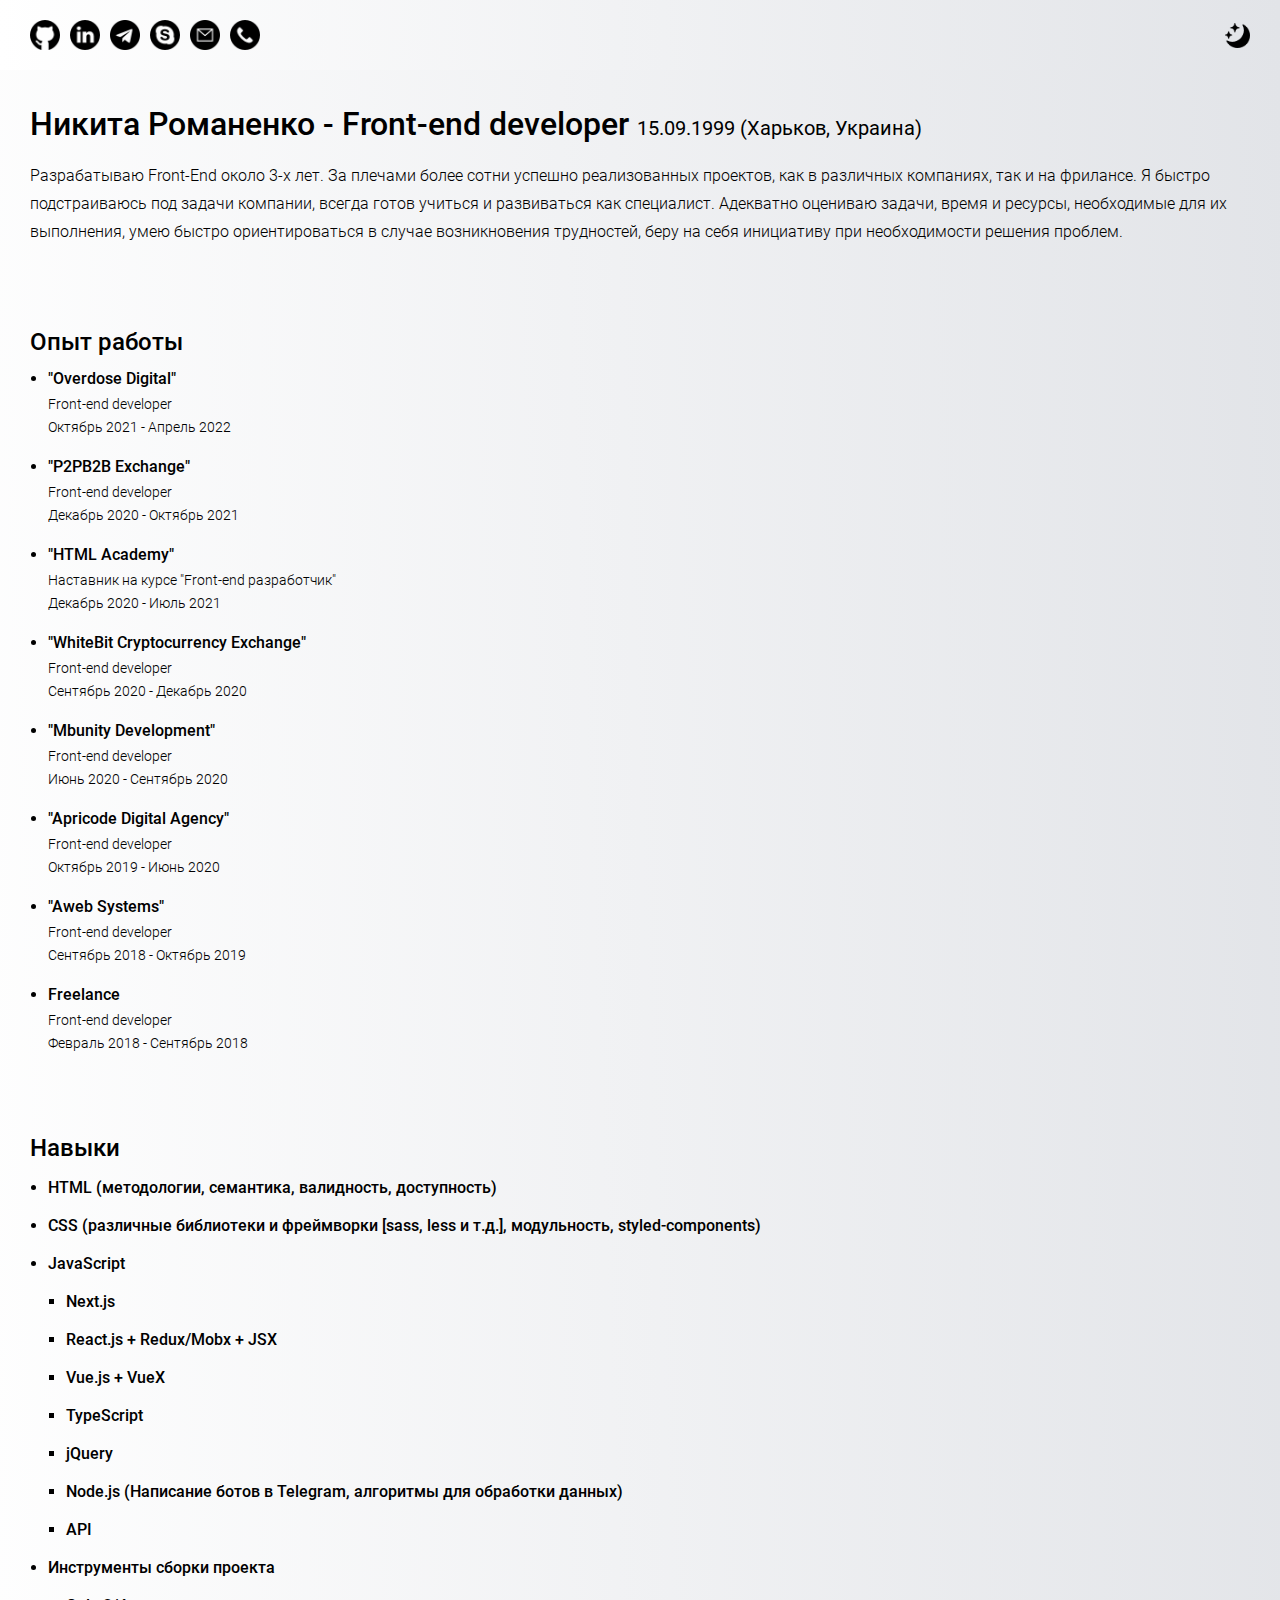
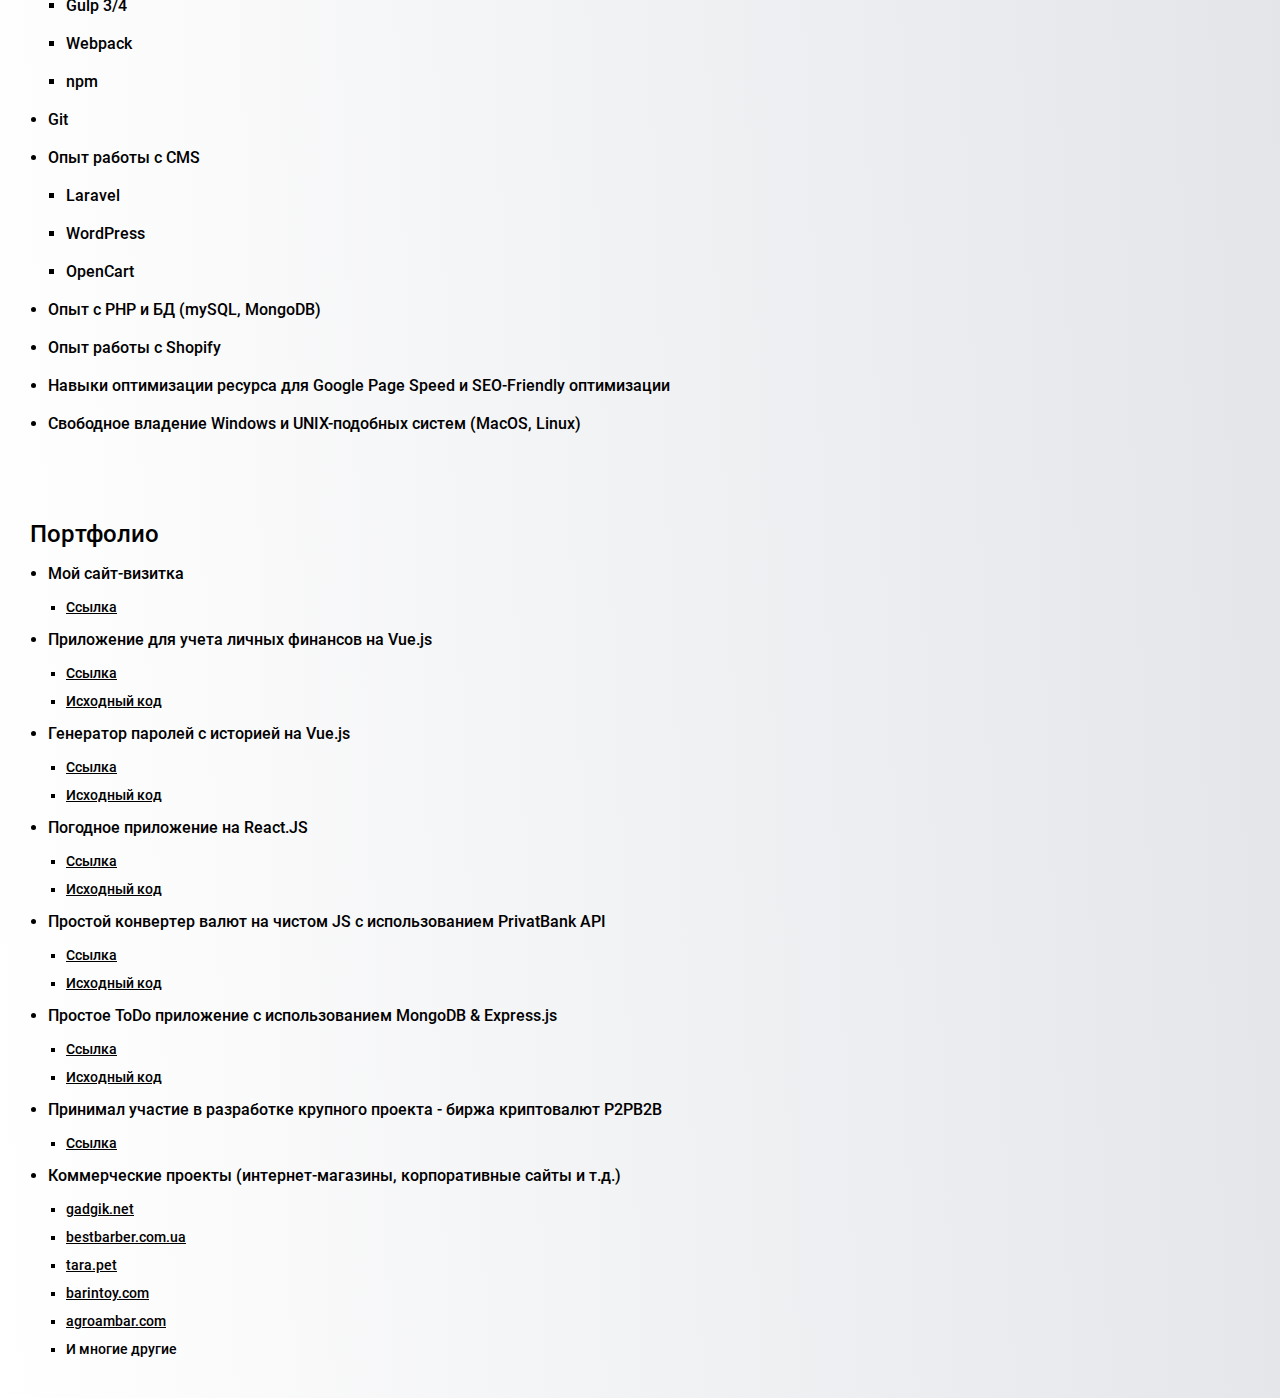
==== index.html @ 0bbae036 "Update CV" ====
<!doctype html>
<html lang="ru">
<head>
    <meta charset="UTF-8">
    <meta name="viewport"
          content="width=device-width, user-scalable=no, initial-scale=1.0, maximum-scale=1.0, minimum-scale=1.0">
    <meta http-equiv="X-UA-Compatible" content="ie=edge">
    <title>Portfolio</title>
    <link rel="stylesheet" href="style.css">
</head>
<body>
    <div id="root" :class="{dark: darkTheme, white: !darkTheme}">
        <header class="header">
            <div class="socials">
                <a href="https://github.com/romanenko1509">
                    <img src="img/github_l.png" alt="" v-if="darkTheme">
                    <img src="img/github.png" alt="" v-else>
                </a>
                <a href="https://www.linkedin.com/in/romanenko1509/">
                    <img src="img/linkedin_l.png" alt="" v-if="darkTheme">
                    <img src="img/linkedin.png" alt="" v-else>
                </a>
                <a href="https://t.me/romanenko1509">
                    <img src="img/telegram_l.png" alt="" v-if="darkTheme">
                    <img src="img/telegram.png" alt="" v-else>
                </a>
                <a href="https://join.skype.com/invite/fAhLX2Kuntxu">
                    <img src="img/skype_l.png" alt="" v-if="darkTheme">
                    <img src="img/skype.png" alt="" v-else>
                </a>
                <a href="mailto:romanenko15091999@icloud.com">
                    <img src="img/mail_l.png" alt="" v-if="darkTheme">
                    <img src="img/mail.png" alt="" v-else>
                </a>
                <a href="tel:+380500850161">
                    <img src="img/phone_l.png" alt="" v-if="darkTheme">
                    <img src="img/phone.png" alt="" v-else>
                </a>
            </div>
            <div class="toggleTheme" @click="toggleTheme">
                <img src="img/light.png" alt="" v-if="darkTheme">
                <img src="img/dark.png" alt="" v-else>
            </div>
        </header>
        <h1>Никита Романенко - Front-end developer <span>15.09.1999 (Харьков, Украина)</span></h1>
        <p>Разрабатываю Front-End около 3-х лет. За плечами более сотни успешно реализованных проектов, как в различных компаниях, так и на фрилансе. Я быстро подстраиваюсь под задачи компании, всегда готов учиться и развиваться как специалист. Адекватно оцениваю задачи, время и ресурсы, необходимые для их выполнения, умею быстро ориентироваться в случае возникновения трудностей, беру на себя инициативу при необходимости решения проблем.</p>
        <h2>Опыт работы</h2>
        <ul>
            <li>
                <div class="cmpny_name">"Overdose Digital"</div>
                <div class="cmpny_pos">Front-end developer</div>
                <div class="cmpny_time">Октябрь 2021 - Апрель 2022</div>
            </li>
            <li>
                <div class="cmpny_name">"P2PB2B Exchange"</div>
                <div class="cmpny_pos">Front-end developer</div>
                <div class="cmpny_time">Декабрь 2020 - Октябрь 2021</div>
            </li>
            <li>
                <div class="cmpny_name">"HTML Academy"</div>
                <div class="cmpny_pos">Наставник на курсе "Front-end разработчик"</div>
                <div class="cmpny_time">Декабрь 2020 - Июль 2021</div>
            </li>
            <li>
                <div class="cmpny_name">"WhiteBit Cryptocurrency Exchange"</div>
                <div class="cmpny_pos">Front-end developer</div>
                <div class="cmpny_time">Сентябрь 2020 - Декабрь 2020</div>
            </li>
            <li>
                <div class="cmpny_name">"Mbunity Development"</div>
                <div class="cmpny_pos">Front-end developer</div>
                <div class="cmpny_time">Июнь 2020 - Сентябрь 2020</div>
            </li>
            <li>
                <div class="cmpny_name">"Apricode Digital Agency"</div>
                <div class="cmpny_pos">Front-end developer</div>
                <div class="cmpny_time">Октябрь 2019 - Июнь 2020</div>
            </li>
            <li>
                <div class="cmpny_name">"Aweb Systems"</div>
                <div class="cmpny_pos">Front-end developer</div>
                <div class="cmpny_time">Сентябрь 2018 - Октябрь 2019</div>
            </li>
            <li>
                <div class="cmpny_name">Freelance</div>
                <div class="cmpny_pos">Front-end developer</div>
                <div class="cmpny_time">Февраль 2018 - Сентябрь 2018</div>
            </li>
        </ul>
        <h2>Навыки</h2>
        <ul class="skills">
            <li>
                HTML (методологии, семантика, валидность, доступность)
            </li>
            <li>
                CSS (различные библиотеки и фреймворки [sass, less и т.д.], модульность, styled-components)
            </li>
            <li>
                JavaScript
                <ul>
                    <li>Next.js</li>
                    <li>React.js + Redux/Mobx + JSX</li>
                    <li>Vue.js + VueX</li>
                    <li>TypeScript</li>
                    <li>jQuery</li>
                    <li>Node.js (Написание ботов в Telegram, алгоритмы для обработки данных)</li>
                    <li>API</li>
                </ul>
            </li>
            <li>
                Инструменты сборки проекта
                <ul>
                    <li>Gulp 3/4</li>
                    <li>Webpack</li>
                    <li>npm</li>
                </ul>
            </li>
            <li>Git</li>
            <li>
                Опыт работы с CMS
                <ul>
                    <li>Laravel</li>
                    <li>WordPress</li>
                    <li>OpenCart</li>
                </ul>
            </li>
            <li>Опыт с PHP и БД (mySQL, MongoDB)</li>
            <li>Опыт работы с Shopify</li>
            <li>Навыки оптимизации ресурса для Google Page Speed и SEO-Friendly оптимизации</li>
            <li>Свободное владение Windows и UNIX-подобных систем (MacOS, Linux)</li>
        </ul>
        <h2>Портфолио</h2>
        <ul class="projects">
            <li>
                Мой сайт-визитка
                <ul>
                    <li><a target="_blank" href="https://romanenko1509.github.io/contact-me/">Ссылка</a></li>
                </ul>
            </li>
            <li>
                Приложение для учета личных финансов на Vue.js
                <ul>
                    <li><a target="_blank" href="https://vuefinancecrm.web.app/login?message=login">Ссылка</a></li>
                    <li><a target="_blank" href="https://github.com/romanenko1509/VueFinanceManagementApplication">Исходный код</a></li>
                </ul>
            </li>
            <li>
                Генератор паролей с историей на Vue.js
                <ul>
                    <li><a target="_blank" href="https://romanenko1509.github.io/Vue_Password_Generator/">Ссылка</a></li>
                    <li><a target="_blank" href="https://github.com/romanenko1509/Vue_Password_Generator">Исходный код</a></li>
                </ul>
            </li>
            <li>
                Погодное приложение на React.JS
                <ul>
                    <li><a target="_blank" href="https://romanenko1509.github.io/reactWeatherApp/">Ссылка</a></li>
                    <li><a target="_blank" href="https://github.com/romanenko1509/reactWeatherApp">Исходный код</a></li>
                </ul>
            </li>
            <li>
                Простой конвертер валют на чистом JS с использованием PrivatBank API
                <ul>
                    <li><a target="_blank" href="https://romanenko1509.github.io/ExchangeRates/">Ссылка</a></li>
                    <li><a target="_blank" href="https://github.com/romanenko1509/ExchangeRates">Исходный код</a></li>
                </ul>
            </li>
            <li>
                Простое ToDo приложение с использованием MongoDB & Express.js
                <ul>
                    <li><a target="_blank" href="https://mongo-express-todo-app.herokuapp.com/">Ссылка</a></li>
                    <li><a target="_blank" href="https://github.com/romanenko1509/mongo-express-todo-app">Исходный код</a></li>
                </ul>
            </li>
            <li>
                Принимал участие в разработке крупного проекта - биржа криптовалют P2PB2B
                <ul>
                    <li><a target="_blank" href="https://p2pb2b.io/">Ссылка</a></li>
                </ul>
            </li>
            <li>
                Коммерческие проекты (интернет-магазины, корпоративные сайты и т.д.)
                <ul>
                    <li><a target="_blank" href="https://gadgik.net/">gadgik.net</a></li>
                    <li><a target="_blank" href="https://bestbarber.com.ua/">bestbarber.com.ua</a></li>
                    <li><a target="_blank" href="https://tara.pet/">tara.pet</a></li>
                    <li><a target="_blank" href="https://barintoy.com/">barintoy.com</a></li>
                    <li><a target="_blank" href="https://agroambar.com/">agroambar.com</a></li>
                    <li>И многие другие</li>
                </ul>
            </li>
        </ul>
    </div>
<script src="vue.js"></script>
<script>
    new Vue({
        el: "#root",
        data: {
            darkTheme: false,
        },
        methods: {
            toggleTheme() {
                this.darkTheme = !this.darkTheme;
            }
        }
    })
</script>
</body>
</html>
---- style.css ----
@font-face {
    font-family: 'Roboto';
    src: url('fonts/Roboto-Regular.ttf') format('truetype');
    font-weight: 400;
    font-style: normal;
}

@font-face {
    font-family: 'Roboto';
    src: url('fonts/Roboto-Medium.ttf') format('truetype');
    font-weight: 500;
    font-style: normal;
}

@font-face {
    font-family: 'Roboto';
    src: url('fonts/Roboto-Light.ttf') format('truetype');
    font-weight: 300;
    font-style: normal;
}

* {
    font-family: 'Roboto', sans-serif;
    padding: 0;
    margin: 0;
    box-sizing: border-box;
}

a {
    color: inherit;
    text-decoration: none;
}

html {
    scroll-behavior: smooth;
}

#root {
    width: 100%;
    height: 100%;
    min-height: 100vh;
    padding: 100px 30px 30px 30px;
    transition: background-color 0.5s ease-in-out, color 0.5s ease-in-out;
}

.header {
    background: inherit;
    position: fixed;
    left: 0;
    top: 0;
    height: 70px;
    width: 100%;
    padding: 5px 30px;
    display: flex;
    align-items: center;
    justify-content: space-between;
    z-index: 1;
}

.toggleTheme {
    width: 25px;
    height: 25px;
    cursor: pointer;
}

.toggleTheme img {
    width: 25px;
    height: 25px;
    object-fit: contain;
}

.socials {
    display: flex;
    align-items: center;
}

.socials a {
    margin-right: 10px;
    width: 30px;
    height: 30px;
}

.socials a img {
    width: 100%;
    height: 100%;
    object-fit: contain;
}

h1,h2,h3,h4,h5,h6 {
    font-weight: 500;
    margin-bottom: 10px;
}

h1 {
    font-size: 32px;
    line-height: 48px;
}

h1 span {
    font-size: 20px;
    font-weight: 400;
}

h2 {
    margin-top: 80px;
    font-size: 24px;
    line-height: 32px;
}

p {
    font-size: 16px;
    font-weight: 300;
    line-height: 28px;
    margin-bottom: 16px;
}

ul {
    padding-left: 18px;
}

.cmpny_name {
    font-size: 16px;
    font-weight: 500;
    line-height: 22px;
    margin-bottom: 5px;
}

.cmpny_pos {
    font-size: 14px;
    font-weight: 300;
    line-height: 18px;
    margin-bottom: 5px;
}

.cmpny_time {
    font-size: 14px;
    font-weight: 300;
    line-height: 18px;
    margin-bottom: 20px;
}

.skills li {
    margin-bottom: 10px;
    font-size: 16px;
    font-weight: 500;
    line-height: 28px;
}

.skills li ul {
    margin-top: 10px;
    margin-bottom: 10px;
    list-style: square;
}

.projects li {
    margin-bottom: 10px;
    font-size: 16px;
    font-weight: 500;
    line-height: 28px;
}

.projects li ul {
    margin-top: 10px;
    margin-bottom: 10px;
    list-style: square;
}

.projects li ul li {
    font-size: 14px;
    line-height: 18px;
}

.projects a {
    font-weight: 500;
    text-decoration: underline;
}

.dark {
    background: linear-gradient(267.71deg, #2d3242 0%, #131925 100%);
    color: #FFF;
}

.white {
    background: linear-gradient(267.71deg, #e2e4e8 0%, #ffffff 100%);
    color: #000000;
}
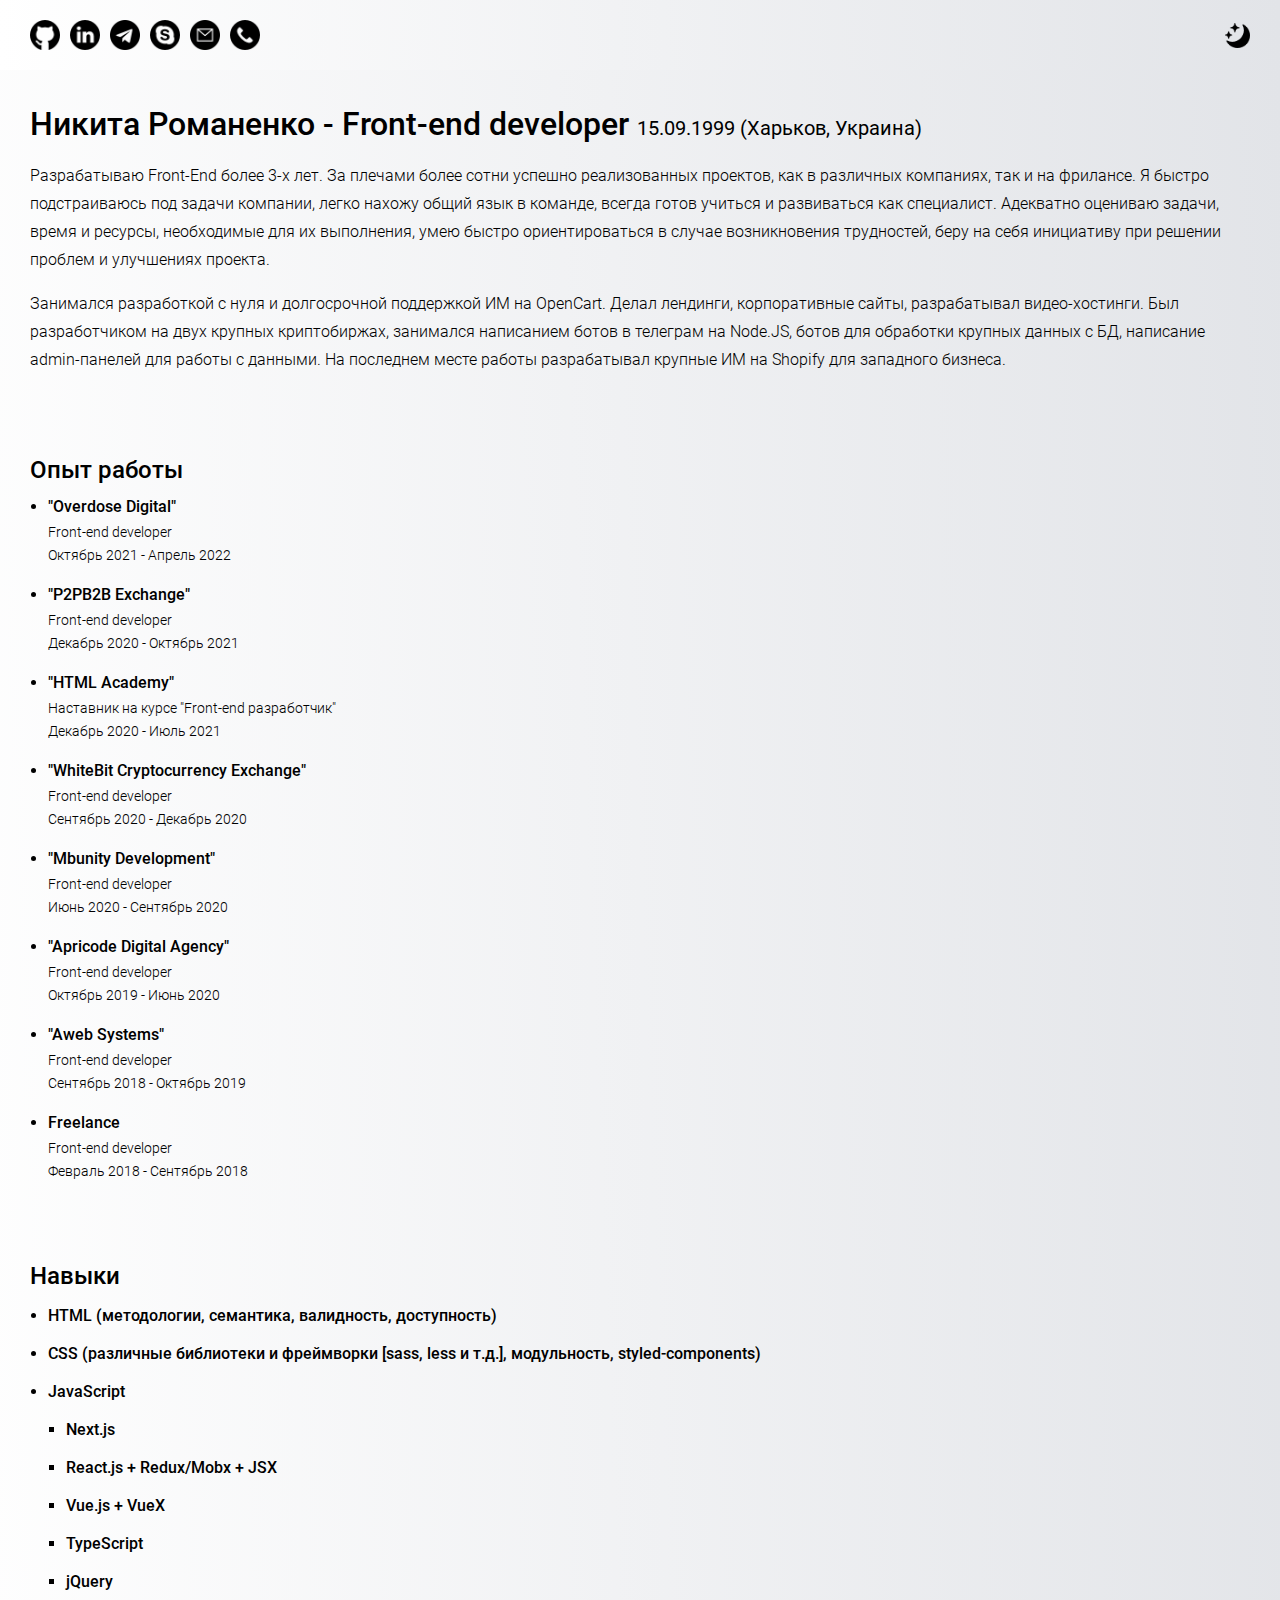
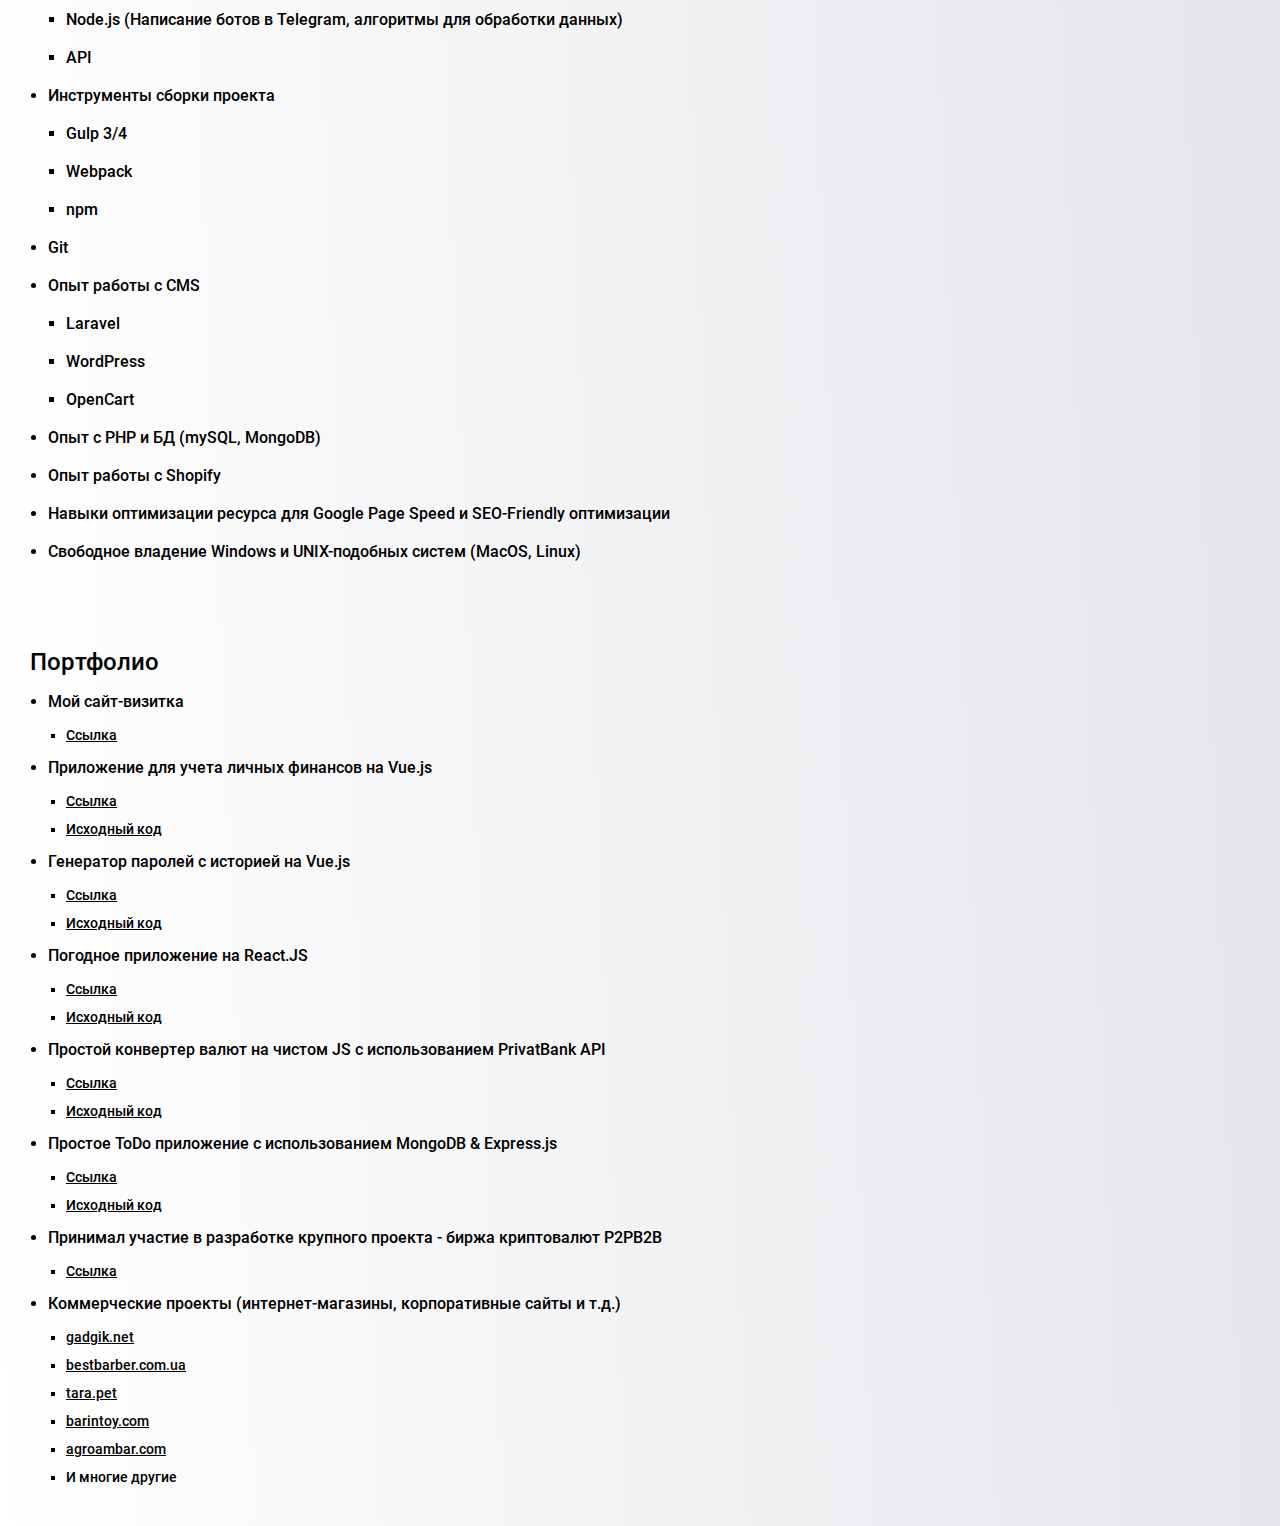
==== commit 440fa21b: "Update CV" ====
--- a/index.html
+++ b/index.html
@@ -43,7 +43,11 @@
             </div>
         </header>
         <h1>Никита Романенко - Front-end developer <span>15.09.1999 (Харьков, Украина)</span></h1>
-        <p>Разрабатываю Front-End около 3-х лет. За плечами более сотни успешно реализованных проектов, как в различных компаниях, так и на фрилансе. Я быстро подстраиваюсь под задачи компании, всегда готов учиться и развиваться как специалист. Адекватно оцениваю задачи, время и ресурсы, необходимые для их выполнения, умею быстро ориентироваться в случае возникновения трудностей, беру на себя инициативу при необходимости решения проблем.</p>
+        <p>Разрабатываю Front-End более 3-х лет. За плечами более сотни успешно реализованных проектов, как в различных компаниях, так и на фрилансе. Я быстро подстраиваюсь под задачи компании, легко нахожу общий язык в команде, всегда готов учиться и развиваться как специалист. Адекватно оцениваю задачи, время и ресурсы, необходимые для их выполнения, умею быстро ориентироваться в случае возникновения трудностей, беру на себя инициативу при решении проблем и улучшениях проекта.</p>
+        <p>Занимался разработкой с нуля и долгосрочной поддержкой ИМ на OpenCart. Делал лендинги, корпоративные сайты, разрабатывал видео-хостинги. Был разработчиком на двух крупных криптобиржах, занимался написанием ботов в телеграм на Node.JS, ботов для обработки крупных данных с БД, написание admin-панелей для работы с данными. На последнем месте работы разрабатывал крупные ИМ на Shopify для западного бизнеса.</p>
+        <p>
+
+        </p>
         <h2>Опыт работы</h2>
         <ul>
             <li>
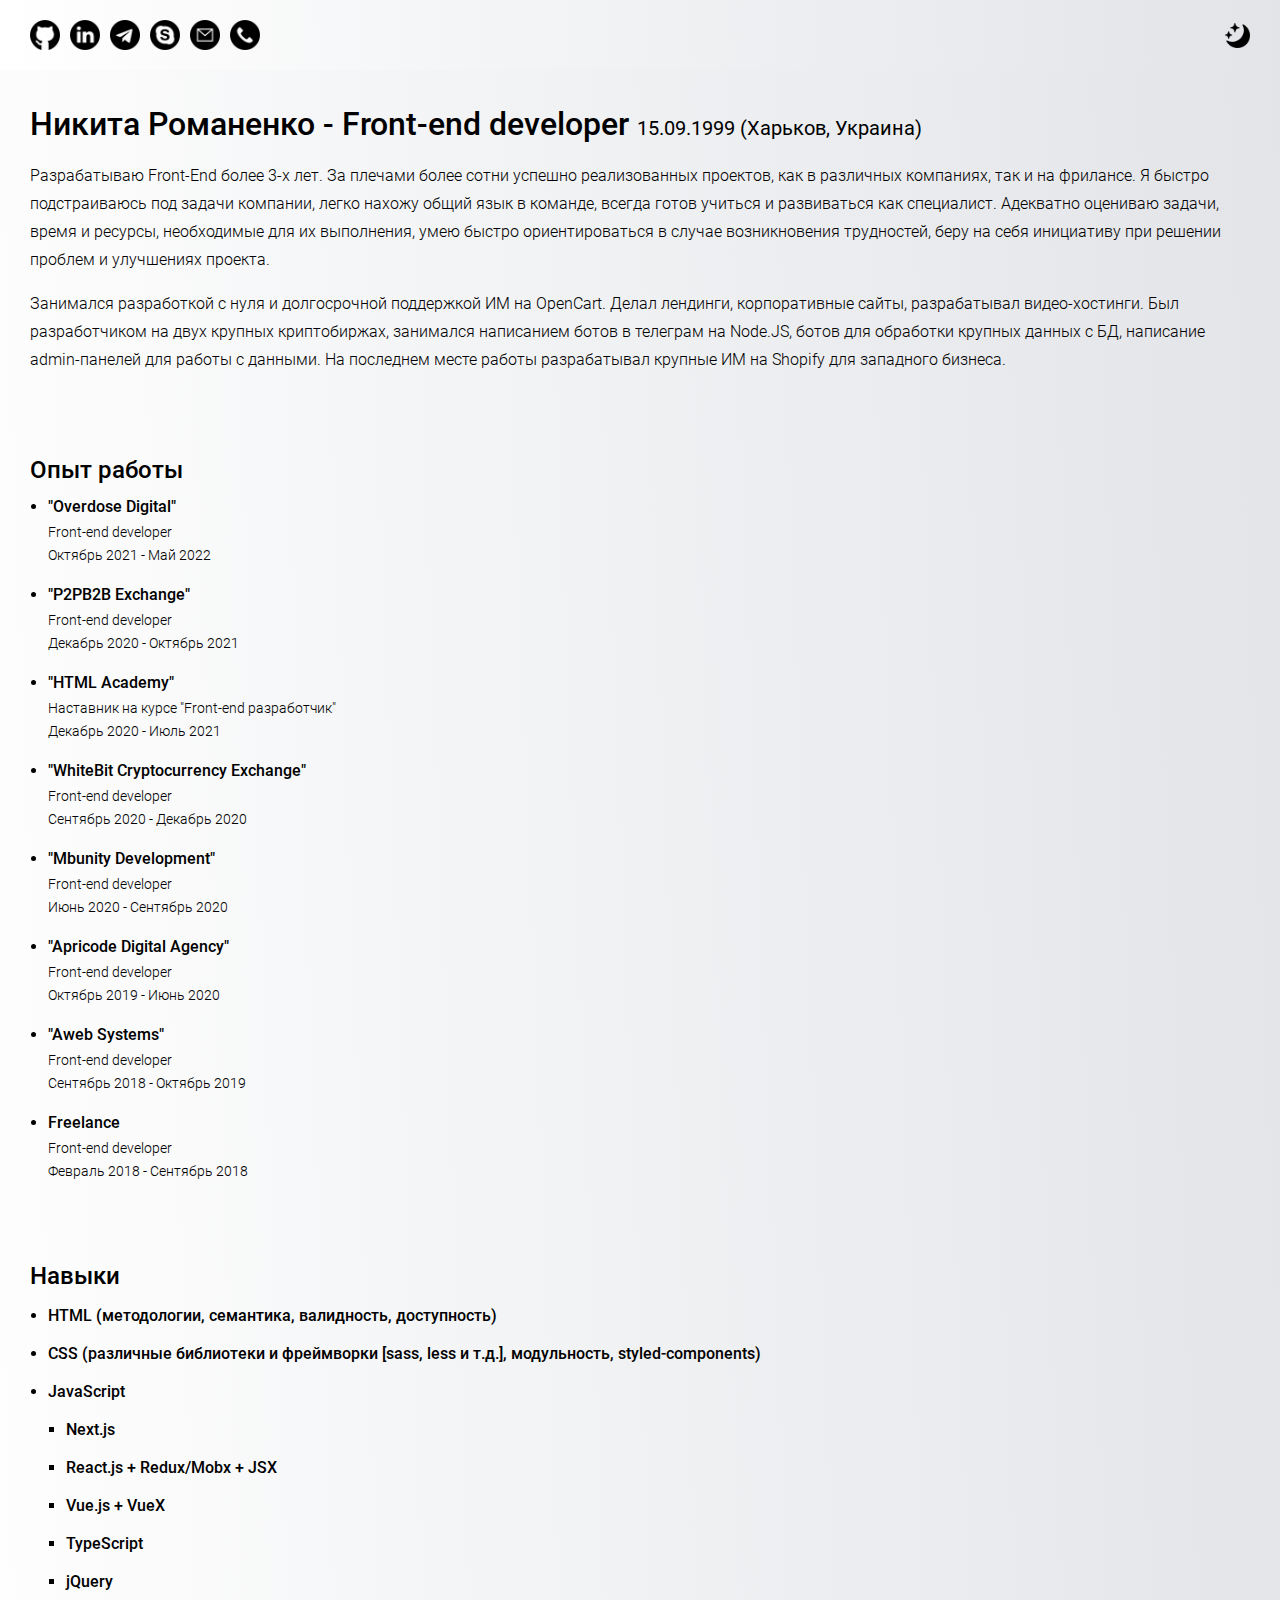
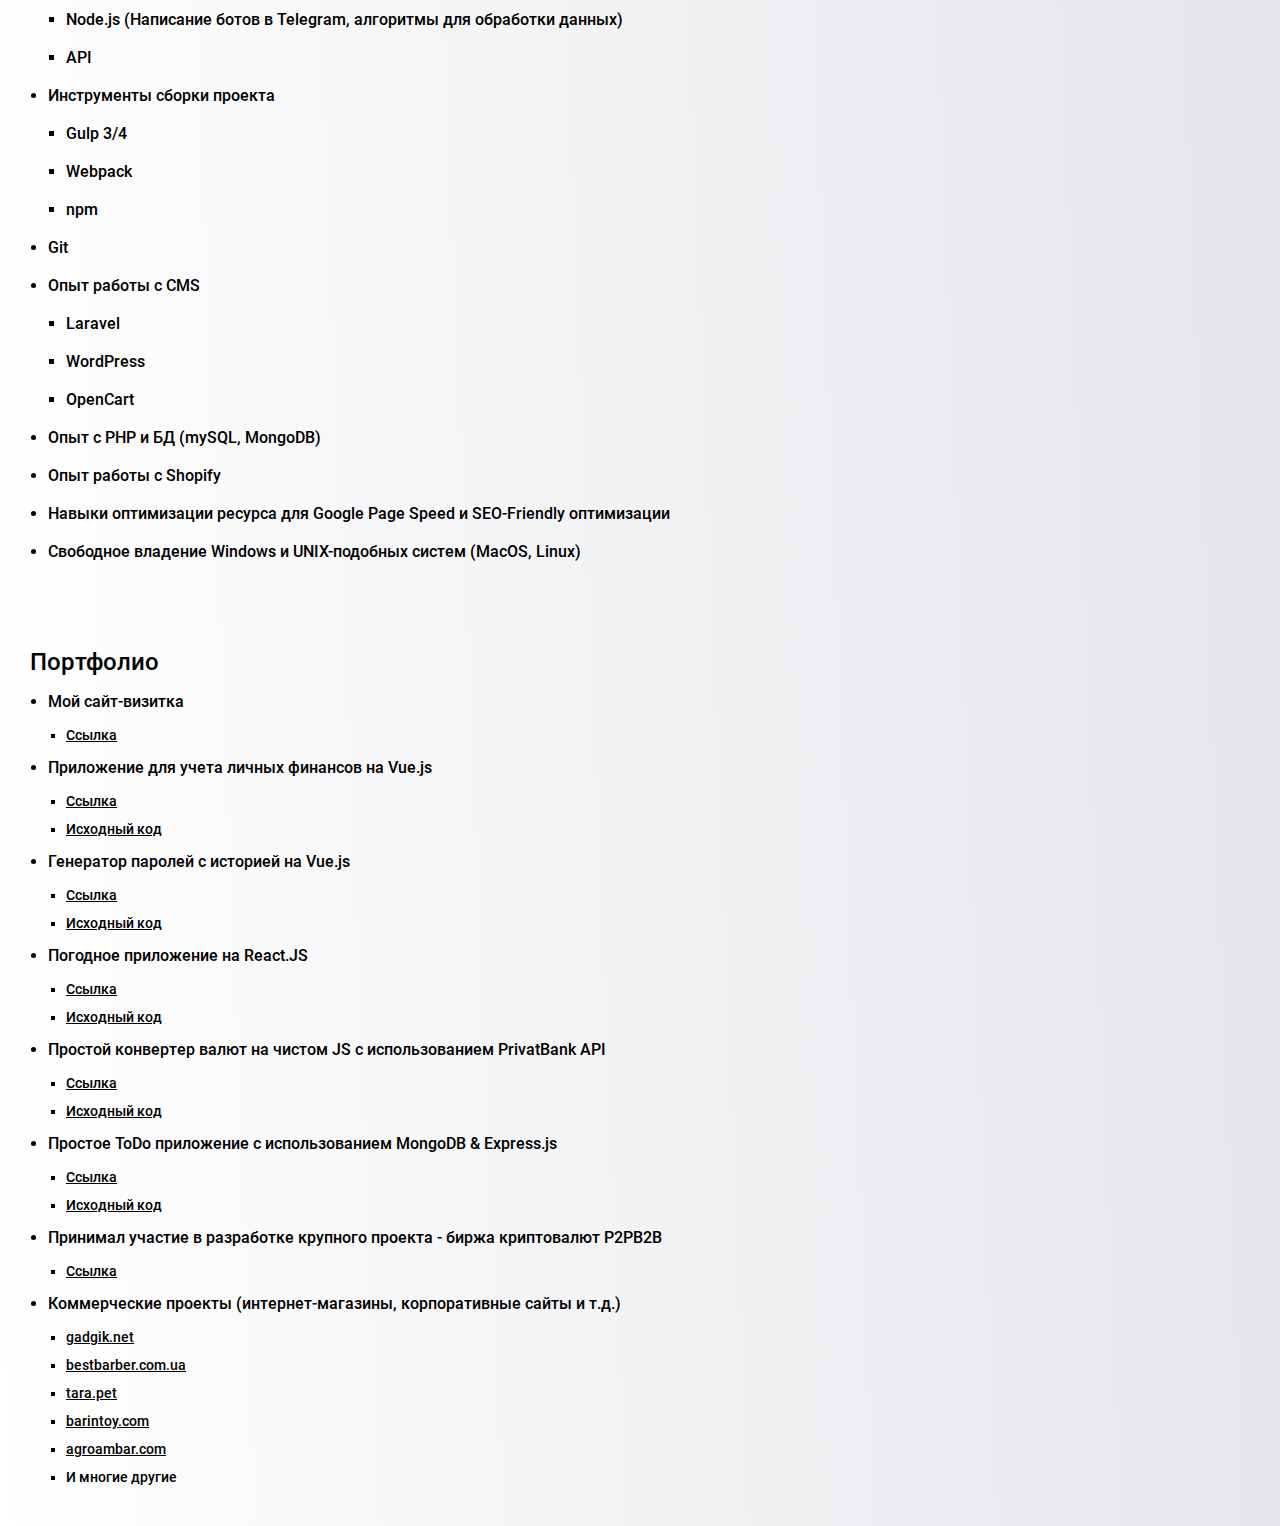
==== commit 378a98dd: "Update CV" ====
--- a/index.html
+++ b/index.html
@@ -53,7 +53,7 @@
             <li>
                 <div class="cmpny_name">"Overdose Digital"</div>
                 <div class="cmpny_pos">Front-end developer</div>
-                <div class="cmpny_time">Октябрь 2021 - Апрель 2022</div>
+                <div class="cmpny_time">Октябрь 2021 - Май 2022</div>
             </li>
             <li>
                 <div class="cmpny_name">"P2PB2B Exchange"</div>
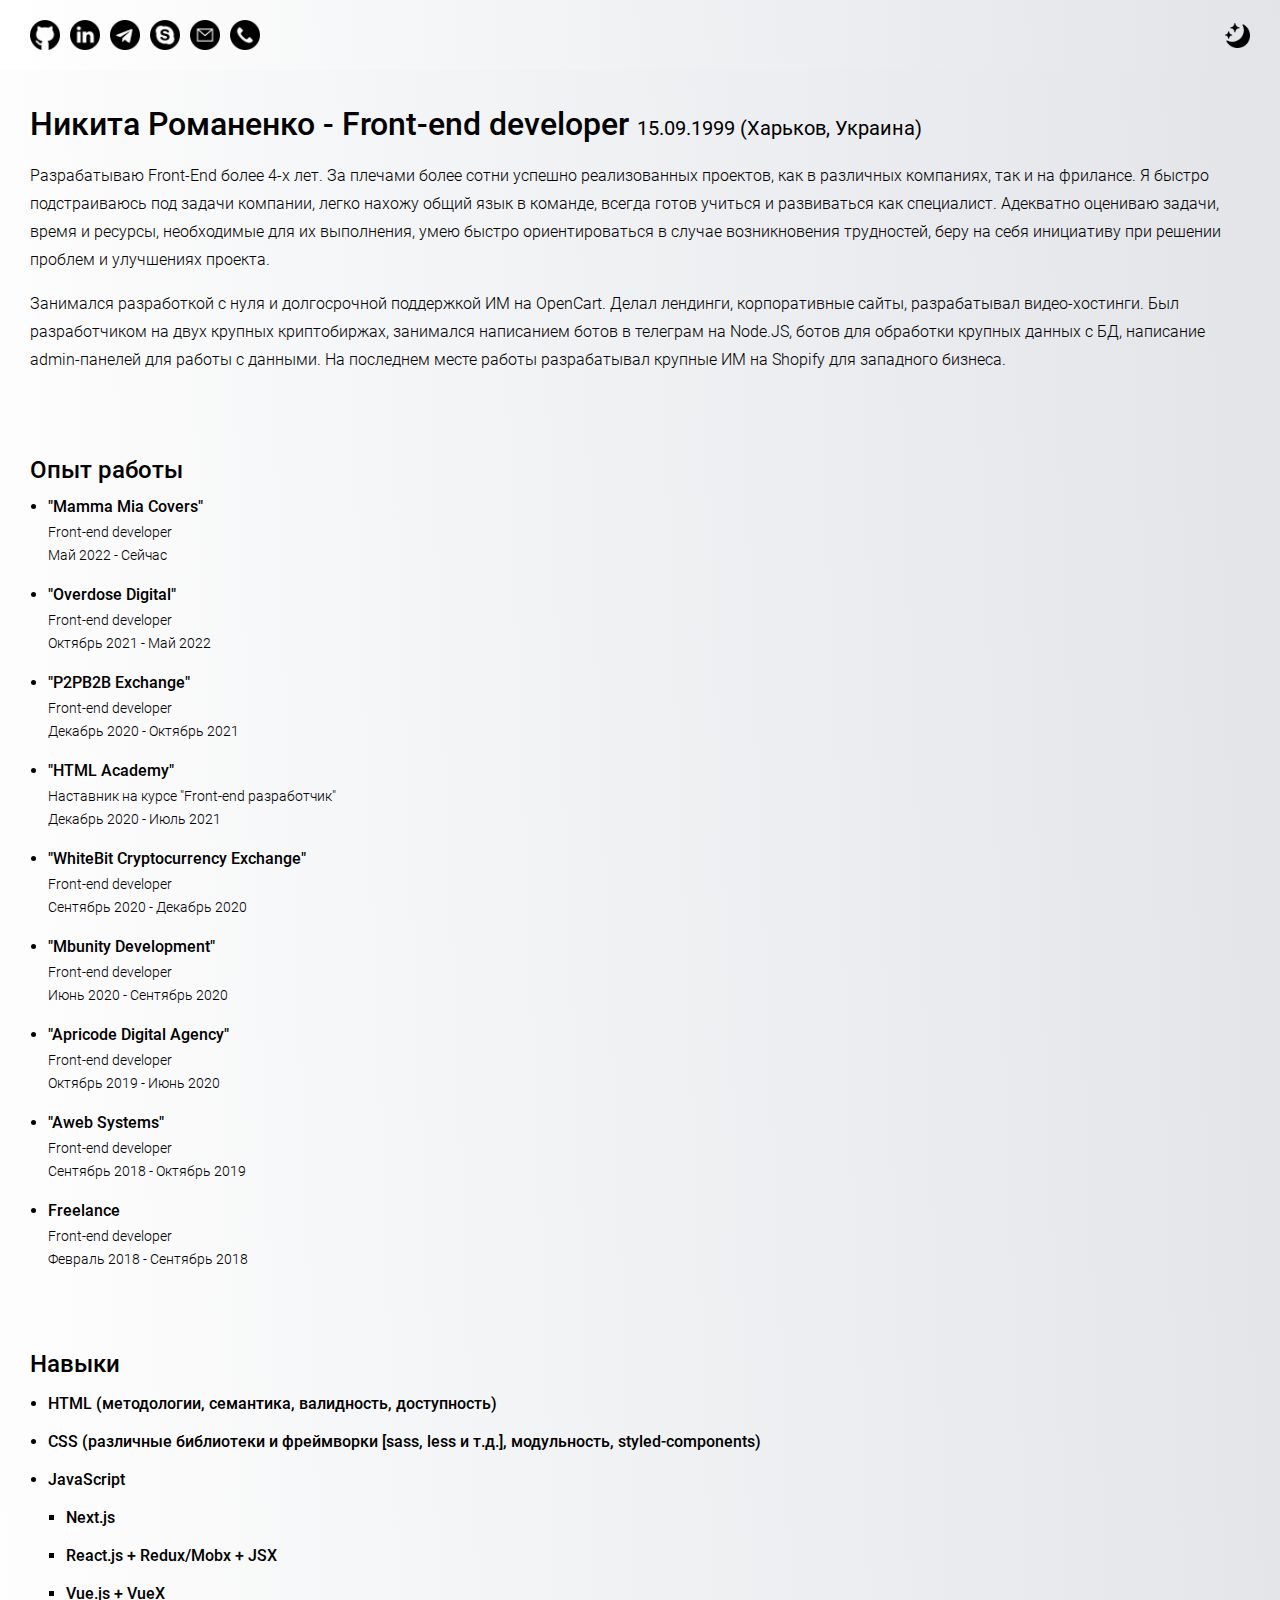
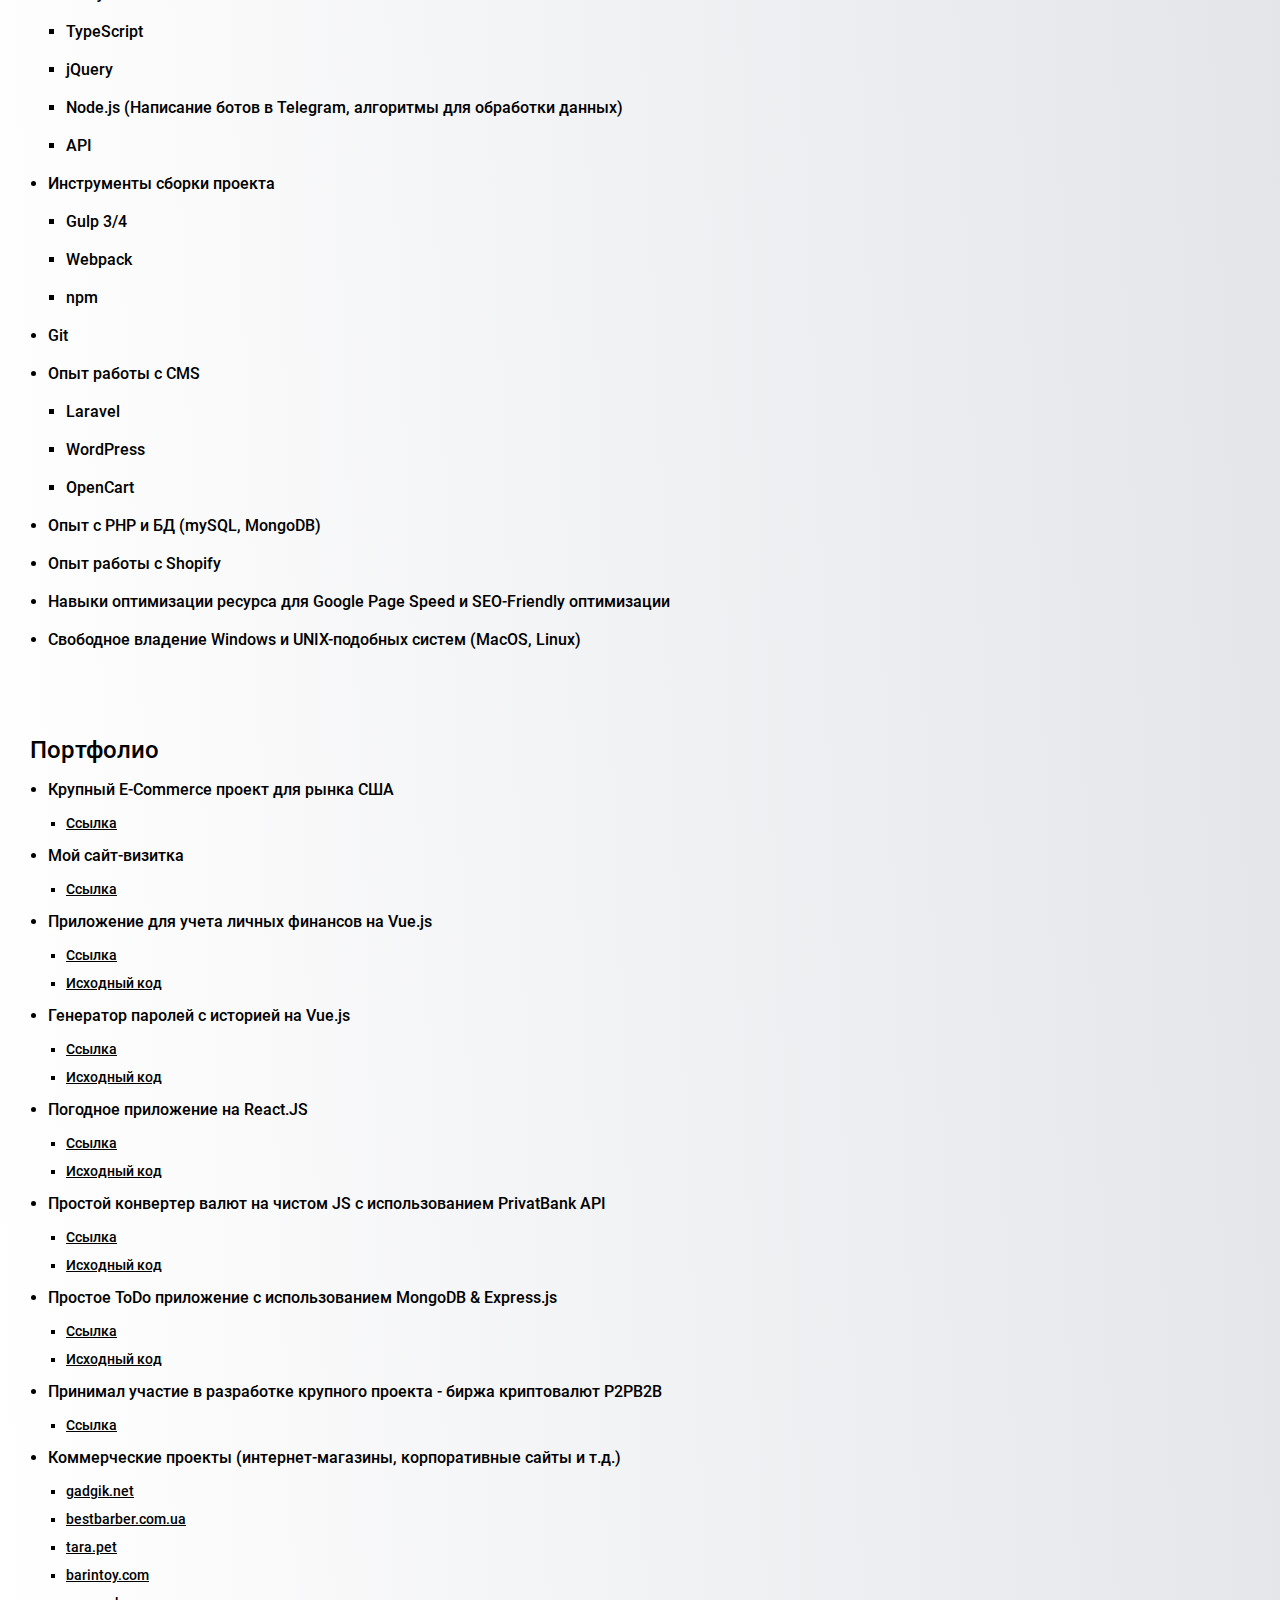
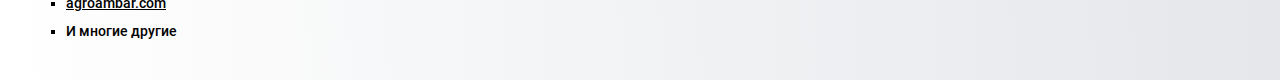
==== commit 62b212ef: "Update CV" ====
--- a/index.html
+++ b/index.html
@@ -43,13 +43,17 @@
             </div>
         </header>
         <h1>Никита Романенко - Front-end developer <span>15.09.1999 (Харьков, Украина)</span></h1>
-        <p>Разрабатываю Front-End более 3-х лет. За плечами более сотни успешно реализованных проектов, как в различных компаниях, так и на фрилансе. Я быстро подстраиваюсь под задачи компании, легко нахожу общий язык в команде, всегда готов учиться и развиваться как специалист. Адекватно оцениваю задачи, время и ресурсы, необходимые для их выполнения, умею быстро ориентироваться в случае возникновения трудностей, беру на себя инициативу при решении проблем и улучшениях проекта.</p>
+        <p>Разрабатываю Front-End более 4-х лет. За плечами более сотни успешно реализованных проектов, как в различных компаниях, так и на фрилансе. Я быстро подстраиваюсь под задачи компании, легко нахожу общий язык в команде, всегда готов учиться и развиваться как специалист. Адекватно оцениваю задачи, время и ресурсы, необходимые для их выполнения, умею быстро ориентироваться в случае возникновения трудностей, беру на себя инициативу при решении проблем и улучшениях проекта.</p>
         <p>Занимался разработкой с нуля и долгосрочной поддержкой ИМ на OpenCart. Делал лендинги, корпоративные сайты, разрабатывал видео-хостинги. Был разработчиком на двух крупных криптобиржах, занимался написанием ботов в телеграм на Node.JS, ботов для обработки крупных данных с БД, написание admin-панелей для работы с данными. На последнем месте работы разрабатывал крупные ИМ на Shopify для западного бизнеса.</p>
         <p>
-
         </p>
         <h2>Опыт работы</h2>
         <ul>
+            <li>
+                <div class="cmpny_name">"Mamma Mia Covers"</div>
+                <div class="cmpny_pos">Front-end developer</div>
+                <div class="cmpny_time">Май 2022 - Сейчас</div>
+            </li>
             <li>
                 <div class="cmpny_name">"Overdose Digital"</div>
                 <div class="cmpny_pos">Front-end developer</div>
@@ -135,6 +139,12 @@
         </ul>
         <h2>Портфолио</h2>
         <ul class="projects">
+            <li>
+                Крупный E-Commerce проект для рынка США
+                <ul>
+                    <li><a target="_blank" href="https://mammamiacovers.com/">Ссылка</a></li>
+                </ul>
+            </li>
             <li>
                 Мой сайт-визитка
                 <ul>
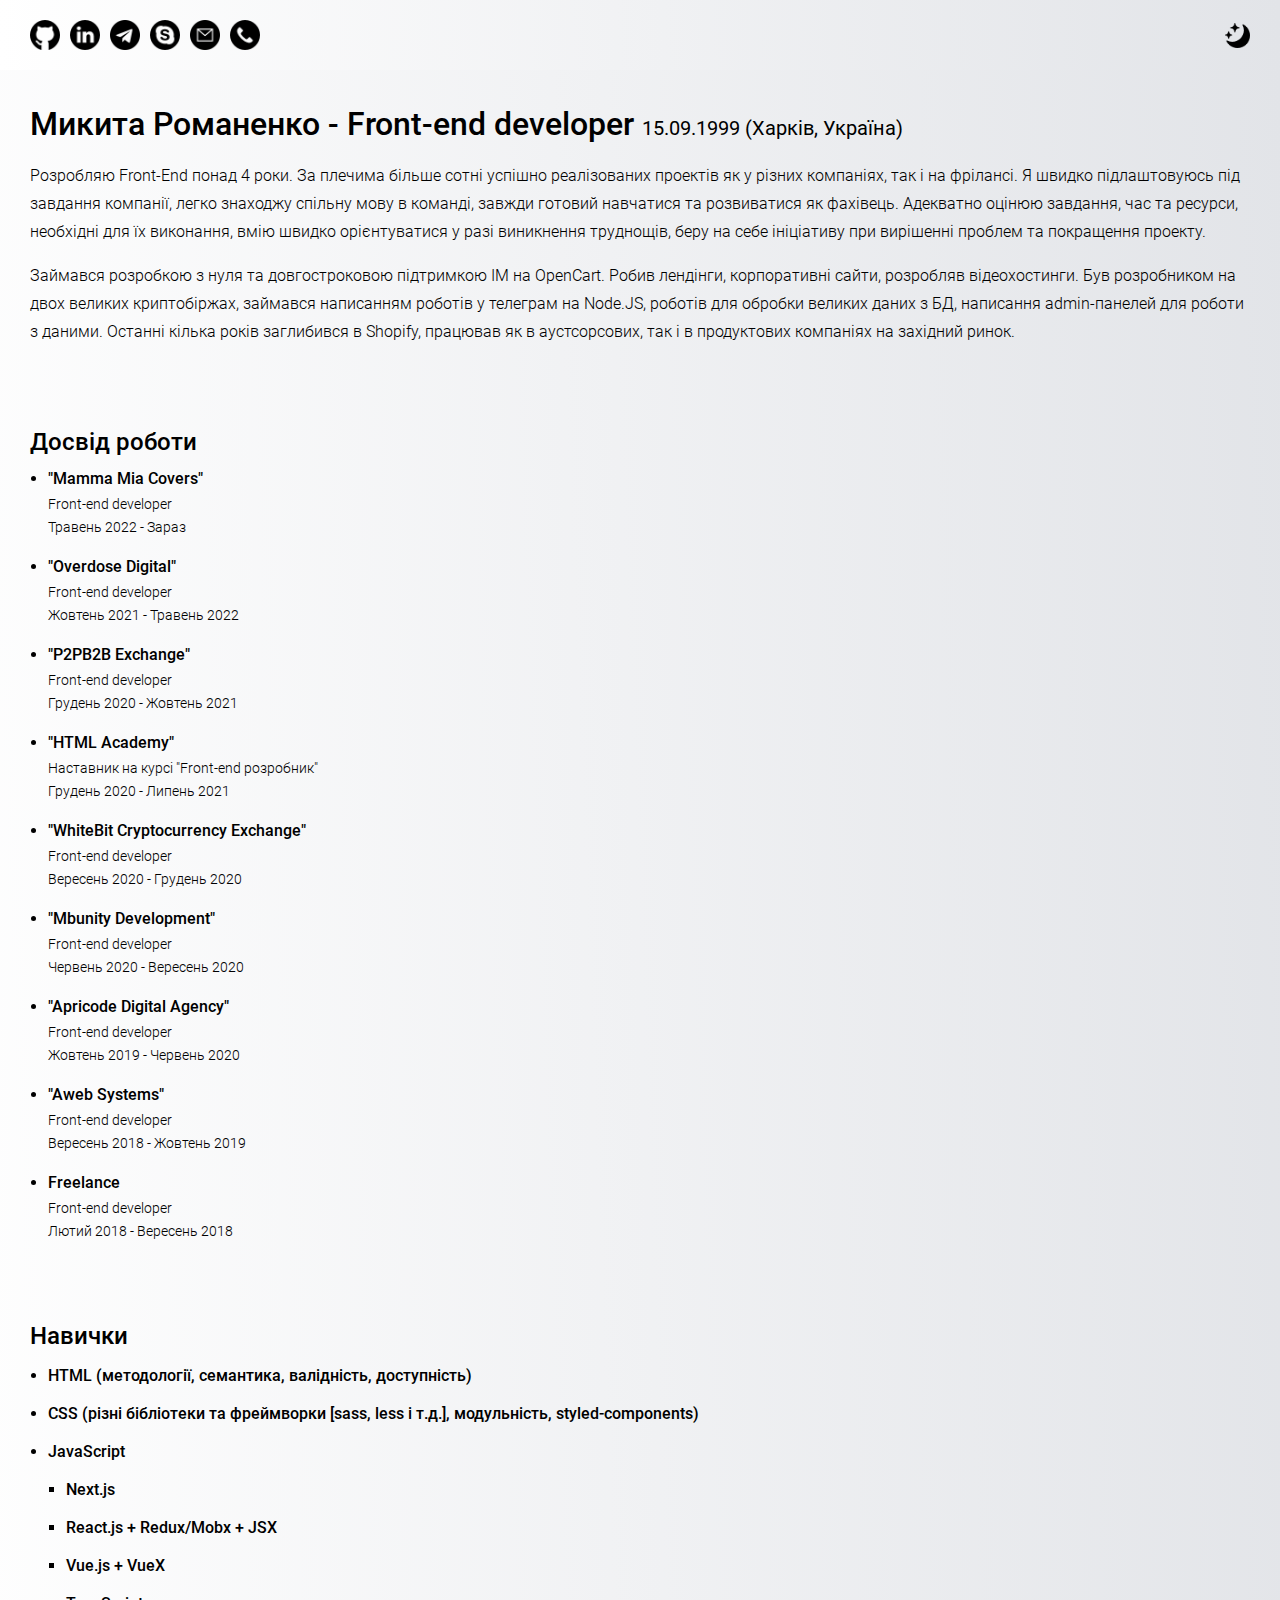
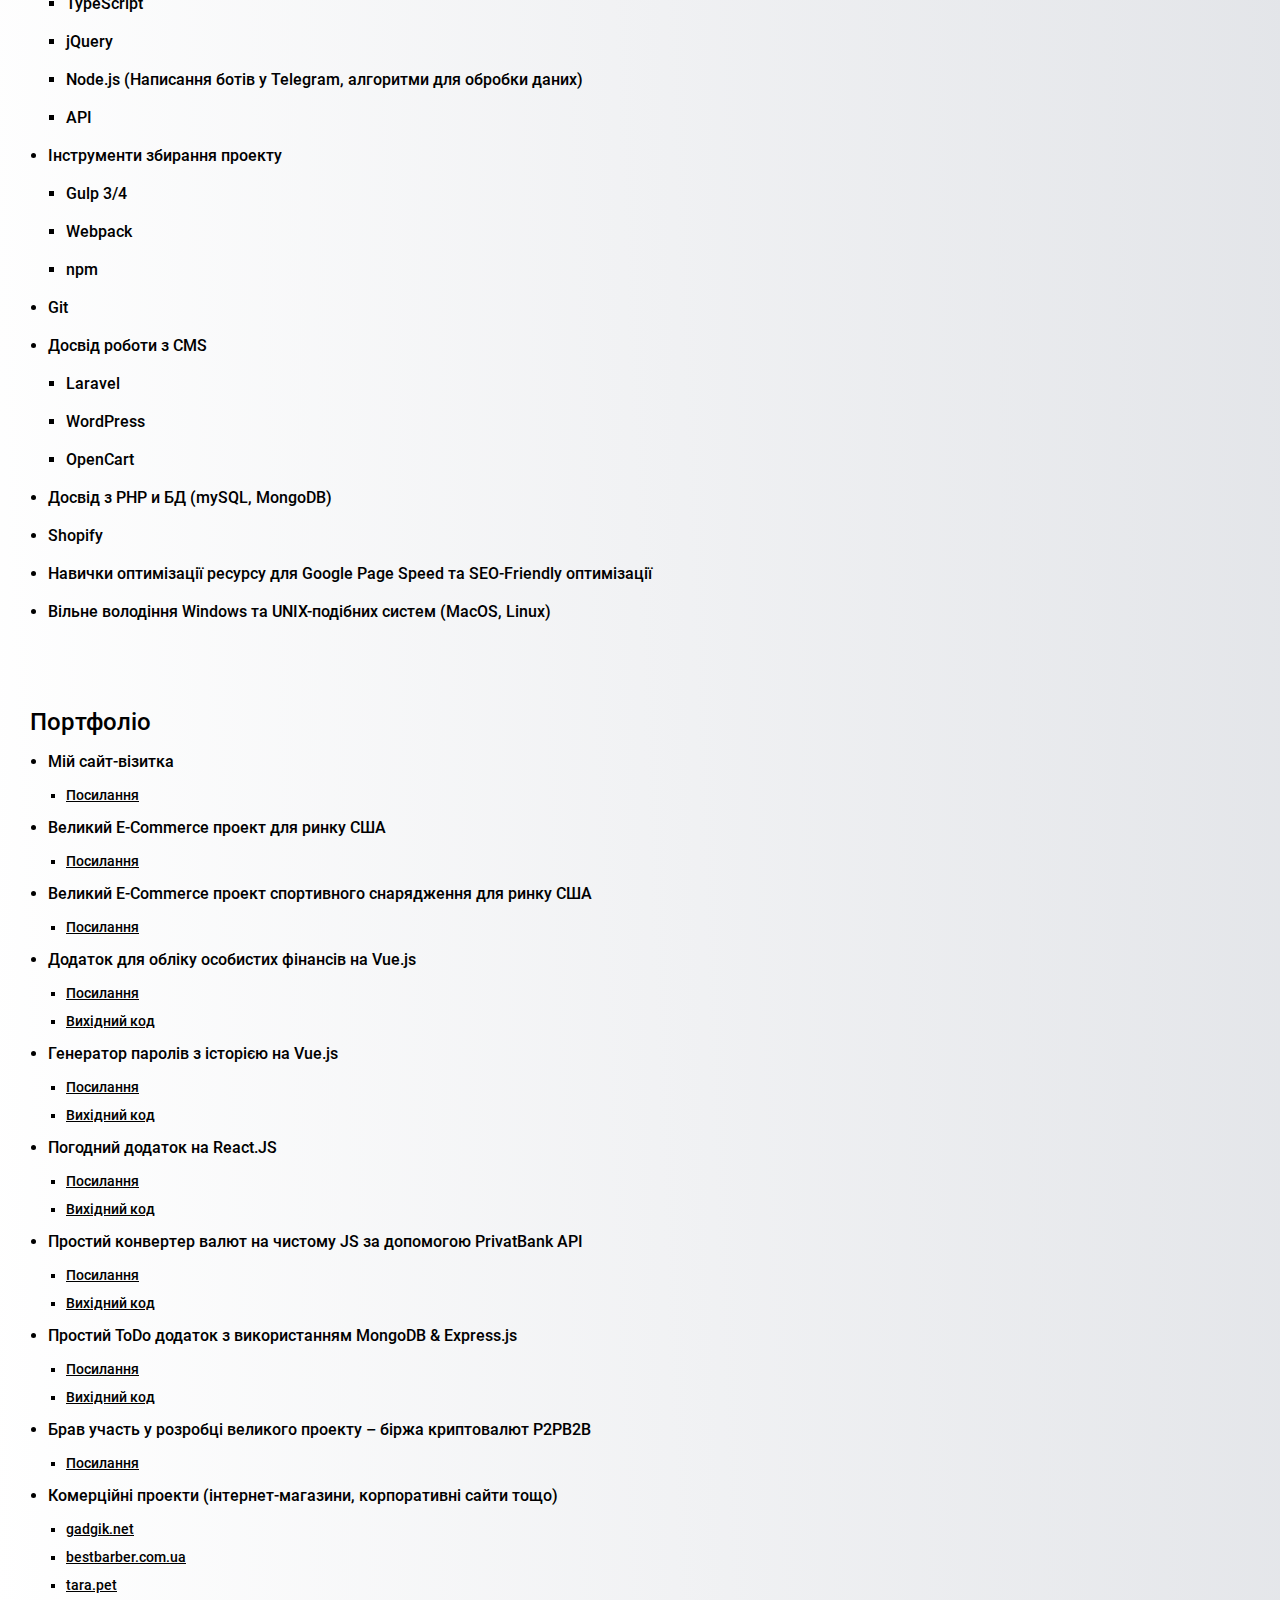
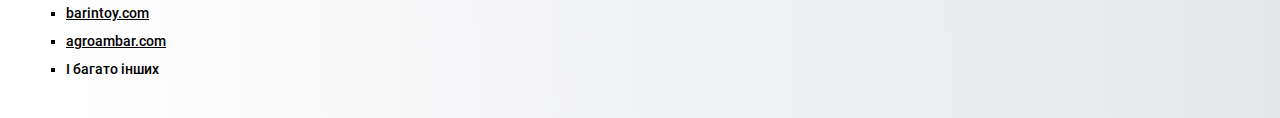
==== commit d71f430b: "Update CV" ====
--- a/index.html
+++ b/index.html
@@ -42,67 +42,66 @@
                 <img src="img/dark.png" alt="" v-else>
             </div>
         </header>
-        <h1>Никита Романенко - Front-end developer <span>15.09.1999 (Харьков, Украина)</span></h1>
-        <p>Разрабатываю Front-End более 4-х лет. За плечами более сотни успешно реализованных проектов, как в различных компаниях, так и на фрилансе. Я быстро подстраиваюсь под задачи компании, легко нахожу общий язык в команде, всегда готов учиться и развиваться как специалист. Адекватно оцениваю задачи, время и ресурсы, необходимые для их выполнения, умею быстро ориентироваться в случае возникновения трудностей, беру на себя инициативу при решении проблем и улучшениях проекта.</p>
-        <p>Занимался разработкой с нуля и долгосрочной поддержкой ИМ на OpenCart. Делал лендинги, корпоративные сайты, разрабатывал видео-хостинги. Был разработчиком на двух крупных криптобиржах, занимался написанием ботов в телеграм на Node.JS, ботов для обработки крупных данных с БД, написание admin-панелей для работы с данными. На последнем месте работы разрабатывал крупные ИМ на Shopify для западного бизнеса.</p>
+        <h1>Микита Романенко - Front-end developer <span>15.09.1999 (Харків, Україна)</span></h1>
+        <p>Розробляю Front-End понад 4 роки. За плечима більше сотні успішно реалізованих проектів як у різних компаніях, так і на фрілансі. Я швидко підлаштовуюсь під завдання компанії, легко знаходжу спільну мову в команді, завжди готовий навчатися та розвиватися як фахівець. Адекватно оцінюю завдання, час та ресурси, необхідні для їх виконання, вмію швидко орієнтуватися у разі виникнення труднощів, беру на себе ініціативу при вирішенні проблем та покращення проекту.</p>
+        <p>Займався розробкою з нуля та довгостроковою підтримкою ІМ на OpenCart. Робив лендінги, корпоративні сайти, розробляв відеохостинги. Був розробником на двох великих криптобіржах, займався написанням роботів у телеграм на Node.JS, роботів для обробки великих даних з БД, написання admin-панелей для роботи з даними. Останні кілька років заглибився в Shopify, працював як в аустсорсових, так і в продуктових компаніях на західний ринок.</p>
         <p>
         </p>
-        <h2>Опыт работы</h2>
+        <h2>Досвід роботи</h2>
         <ul>
             <li>
                 <div class="cmpny_name">"Mamma Mia Covers"</div>
                 <div class="cmpny_pos">Front-end developer</div>
-                <div class="cmpny_time">Май 2022 - Сейчас</div>
+                <div class="cmpny_time">Травень 2022 - Зараз</div>
             </li>
             <li>
                 <div class="cmpny_name">"Overdose Digital"</div>
                 <div class="cmpny_pos">Front-end developer</div>
-                <div class="cmpny_time">Октябрь 2021 - Май 2022</div>
+                <div class="cmpny_time">Жовтень 2021 - Травень 2022</div>
             </li>
             <li>
                 <div class="cmpny_name">"P2PB2B Exchange"</div>
                 <div class="cmpny_pos">Front-end developer</div>
-                <div class="cmpny_time">Декабрь 2020 - Октябрь 2021</div>
+                <div class="cmpny_time">Грудень 2020 - Жовтень 2021</div>
             </li>
             <li>
                 <div class="cmpny_name">"HTML Academy"</div>
-                <div class="cmpny_pos">Наставник на курсе "Front-end разработчик"</div>
-                <div class="cmpny_time">Декабрь 2020 - Июль 2021</div>
+                <div class="cmpny_pos">Наставник на курсі "Front-end розробник"</div>
+                <div class="cmpny_time">Грудень 2020 - Липень 2021</div>
             </li>
             <li>
                 <div class="cmpny_name">"WhiteBit Cryptocurrency Exchange"</div>
                 <div class="cmpny_pos">Front-end developer</div>
-                <div class="cmpny_time">Сентябрь 2020 - Декабрь 2020</div>
+                <div class="cmpny_time">Вересень 2020 - Грудень 2020</div>
             </li>
             <li>
                 <div class="cmpny_name">"Mbunity Development"</div>
                 <div class="cmpny_pos">Front-end developer</div>
-                <div class="cmpny_time">Июнь 2020 - Сентябрь 2020</div>
+                <div class="cmpny_time">Червень 2020 - Вересень 2020</div>
             </li>
             <li>
                 <div class="cmpny_name">"Apricode Digital Agency"</div>
                 <div class="cmpny_pos">Front-end developer</div>
-                <div class="cmpny_time">Октябрь 2019 - Июнь 2020</div>
+                <div class="cmpny_time">Жовтень 2019 - Червень 2020</div>
             </li>
             <li>
                 <div class="cmpny_name">"Aweb Systems"</div>
                 <div class="cmpny_pos">Front-end developer</div>
-                <div class="cmpny_time">Сентябрь 2018 - Октябрь 2019</div>
+                <div class="cmpny_time">Вересень 2018 - Жовтень 2019</div>
             </li>
             <li>
                 <div class="cmpny_name">Freelance</div>
                 <div class="cmpny_pos">Front-end developer</div>
-                <div class="cmpny_time">Февраль 2018 - Сентябрь 2018</div>
+                <div class="cmpny_time">Лютий 2018 - Вересень 2018</div>
             </li>
         </ul>
-        <h2>Навыки</h2>
+        <h2>Навички</h2>
         <ul class="skills">
             <li>
-                HTML (методологии, семантика, валидность, доступность)
-            </li>
-            <li>
-                CSS (различные библиотеки и фреймворки [sass, less и т.д.], модульность, styled-components)
-            </li>
+                HTML (методології, семантика, валідність, доступність)
+            </li>
+            <li>
+                CSS (різні бібліотеки та фреймворки [sass, less і т.д.], модульність, styled-components)                        </li>
             <li>
                 JavaScript
                 <ul>
@@ -111,12 +110,12 @@
                     <li>Vue.js + VueX</li>
                     <li>TypeScript</li>
                     <li>jQuery</li>
-                    <li>Node.js (Написание ботов в Telegram, алгоритмы для обработки данных)</li>
+                    <li>Node.js (Написання ботів у Telegram, алгоритми для обробки даних)</li>
                     <li>API</li>
                 </ul>
             </li>
             <li>
-                Инструменты сборки проекта
+                Інструменти збирання проекту
                 <ul>
                     <li>Gulp 3/4</li>
                     <li>Webpack</li>
@@ -125,82 +124,88 @@
             </li>
             <li>Git</li>
             <li>
-                Опыт работы с CMS
+                Досвід роботи з CMS
                 <ul>
                     <li>Laravel</li>
                     <li>WordPress</li>
                     <li>OpenCart</li>
                 </ul>
             </li>
-            <li>Опыт с PHP и БД (mySQL, MongoDB)</li>
-            <li>Опыт работы с Shopify</li>
-            <li>Навыки оптимизации ресурса для Google Page Speed и SEO-Friendly оптимизации</li>
-            <li>Свободное владение Windows и UNIX-подобных систем (MacOS, Linux)</li>
+            <li>Досвід з PHP и БД (mySQL, MongoDB)</li>
+            <li>Shopify</li>
+            <li>Навички оптимізації ресурсу для Google Page Speed та SEO-Friendly оптимізації</li>
+            <li>Вільне володіння Windows та UNIX-подібних систем (MacOS, Linux)</li>
         </ul>
-        <h2>Портфолио</h2>
+        <h2>Портфоліо</h2>
         <ul class="projects">
             <li>
-                Крупный E-Commerce проект для рынка США
-                <ul>
-                    <li><a target="_blank" href="https://mammamiacovers.com/">Ссылка</a></li>
-                </ul>
-            </li>
-            <li>
-                Мой сайт-визитка
-                <ul>
-                    <li><a target="_blank" href="https://romanenko1509.github.io/contact-me/">Ссылка</a></li>
-                </ul>
-            </li>
-            <li>
-                Приложение для учета личных финансов на Vue.js
-                <ul>
-                    <li><a target="_blank" href="https://vuefinancecrm.web.app/login?message=login">Ссылка</a></li>
-                    <li><a target="_blank" href="https://github.com/romanenko1509/VueFinanceManagementApplication">Исходный код</a></li>
-                </ul>
-            </li>
-            <li>
-                Генератор паролей с историей на Vue.js
-                <ul>
-                    <li><a target="_blank" href="https://romanenko1509.github.io/Vue_Password_Generator/">Ссылка</a></li>
-                    <li><a target="_blank" href="https://github.com/romanenko1509/Vue_Password_Generator">Исходный код</a></li>
-                </ul>
-            </li>
-            <li>
-                Погодное приложение на React.JS
-                <ul>
-                    <li><a target="_blank" href="https://romanenko1509.github.io/reactWeatherApp/">Ссылка</a></li>
-                    <li><a target="_blank" href="https://github.com/romanenko1509/reactWeatherApp">Исходный код</a></li>
-                </ul>
-            </li>
-            <li>
-                Простой конвертер валют на чистом JS с использованием PrivatBank API
-                <ul>
-                    <li><a target="_blank" href="https://romanenko1509.github.io/ExchangeRates/">Ссылка</a></li>
-                    <li><a target="_blank" href="https://github.com/romanenko1509/ExchangeRates">Исходный код</a></li>
-                </ul>
-            </li>
-            <li>
-                Простое ToDo приложение с использованием MongoDB & Express.js
-                <ul>
-                    <li><a target="_blank" href="https://mongo-express-todo-app.herokuapp.com/">Ссылка</a></li>
-                    <li><a target="_blank" href="https://github.com/romanenko1509/mongo-express-todo-app">Исходный код</a></li>
-                </ul>
-            </li>
-            <li>
-                Принимал участие в разработке крупного проекта - биржа криптовалют P2PB2B
-                <ul>
-                    <li><a target="_blank" href="https://p2pb2b.io/">Ссылка</a></li>
-                </ul>
-            </li>
-            <li>
-                Коммерческие проекты (интернет-магазины, корпоративные сайты и т.д.)
+                Мій сайт-візитка
+                <ul>
+                    <li><a target="_blank" href="https://romanenko1509.github.io/contact-me/">Посилання</a></li>
+                </ul>
+            </li>
+            <li>
+                Великий E-Commerce проект для ринку США
+                <ul>
+                    <li><a target="_blank" href="https://mammamiacovers.com/">Посилання</a></li>
+                </ul>
+            </li>
+            <li>
+                Великий E-Commerce проект спортивного снарядження для ринку США
+                <ul>
+                    <li><a target="_blank" href="https://patagonia.com/">Посилання</a></li>
+                </ul>
+            </li>
+            <li>
+                Додаток для обліку особистих фінансів на Vue.js
+                <ul>
+                    <li><a target="_blank" href="https://vuefinancecrm.web.app/login?message=login">Посилання</a></li>
+                    <li><a target="_blank" href="https://github.com/romanenko1509/VueFinanceManagementApplication">Вихідний код</a></li>
+                </ul>
+            </li>
+            <li>
+                Генератор паролів з історією на Vue.js
+                <ul>
+                    <li><a target="_blank" href="https://romanenko1509.github.io/Vue_Password_Generator/">Посилання</a></li>
+                    <li><a target="_blank" href="https://github.com/romanenko1509/Vue_Password_Generator">Вихідний код</a></li>
+                </ul>
+            </li>
+            <li>
+                Погодний додаток на React.JS
+                <ul>
+                    <li><a target="_blank" href="https://romanenko1509.github.io/reactWeatherApp/">Посилання</a></li>
+                    <li><a target="_blank" href="https://github.com/romanenko1509/reactWeatherApp">Вихідний код</a></li>
+                </ul>
+            </li>
+            <li>
+                Простий конвертер валют на чистому JS за допомогою PrivatBank API
+                <ul>
+                    <li><a target="_blank" href="https://romanenko1509.github.io/ExchangeRates/">Посилання</a></li>
+                    <li><a target="_blank" href="https://github.com/romanenko1509/ExchangeRates">Вихідний код</a></li>
+                </ul>
+            </li>
+            <li>
+                Простий ToDo додаток з використанням MongoDB & Express.js
+                <ul>
+                    <li><a target="_blank" href="https://mongo-express-todo-app.herokuapp.com/">Посилання</a></li>
+                    <li><a target="_blank" href="https://github.com/romanenko1509/mongo-express-todo-app">Вихідний код</a></li>
+                </ul>
+            </li>
+            <li>
+                Брав участь у розробці великого проекту – біржа криптовалют P2PB2B
+                <ul>
+                    <li><a target="_blank" href="https://p2pb2b.io/">Посилання</a></li>
+                </ul>
+            </li>
+            <li>
+                Комерційні проекти (інтернет-магазини, корпоративні сайти тощо)
                 <ul>
                     <li><a target="_blank" href="https://gadgik.net/">gadgik.net</a></li>
                     <li><a target="_blank" href="https://bestbarber.com.ua/">bestbarber.com.ua</a></li>
                     <li><a target="_blank" href="https://tara.pet/">tara.pet</a></li>
                     <li><a target="_blank" href="https://barintoy.com/">barintoy.com</a></li>
                     <li><a target="_blank" href="https://agroambar.com/">agroambar.com</a></li>
-                    <li>И многие другие</li>
+                    <li>І багато інших</li>
                 </ul>
             </li>
         </ul>
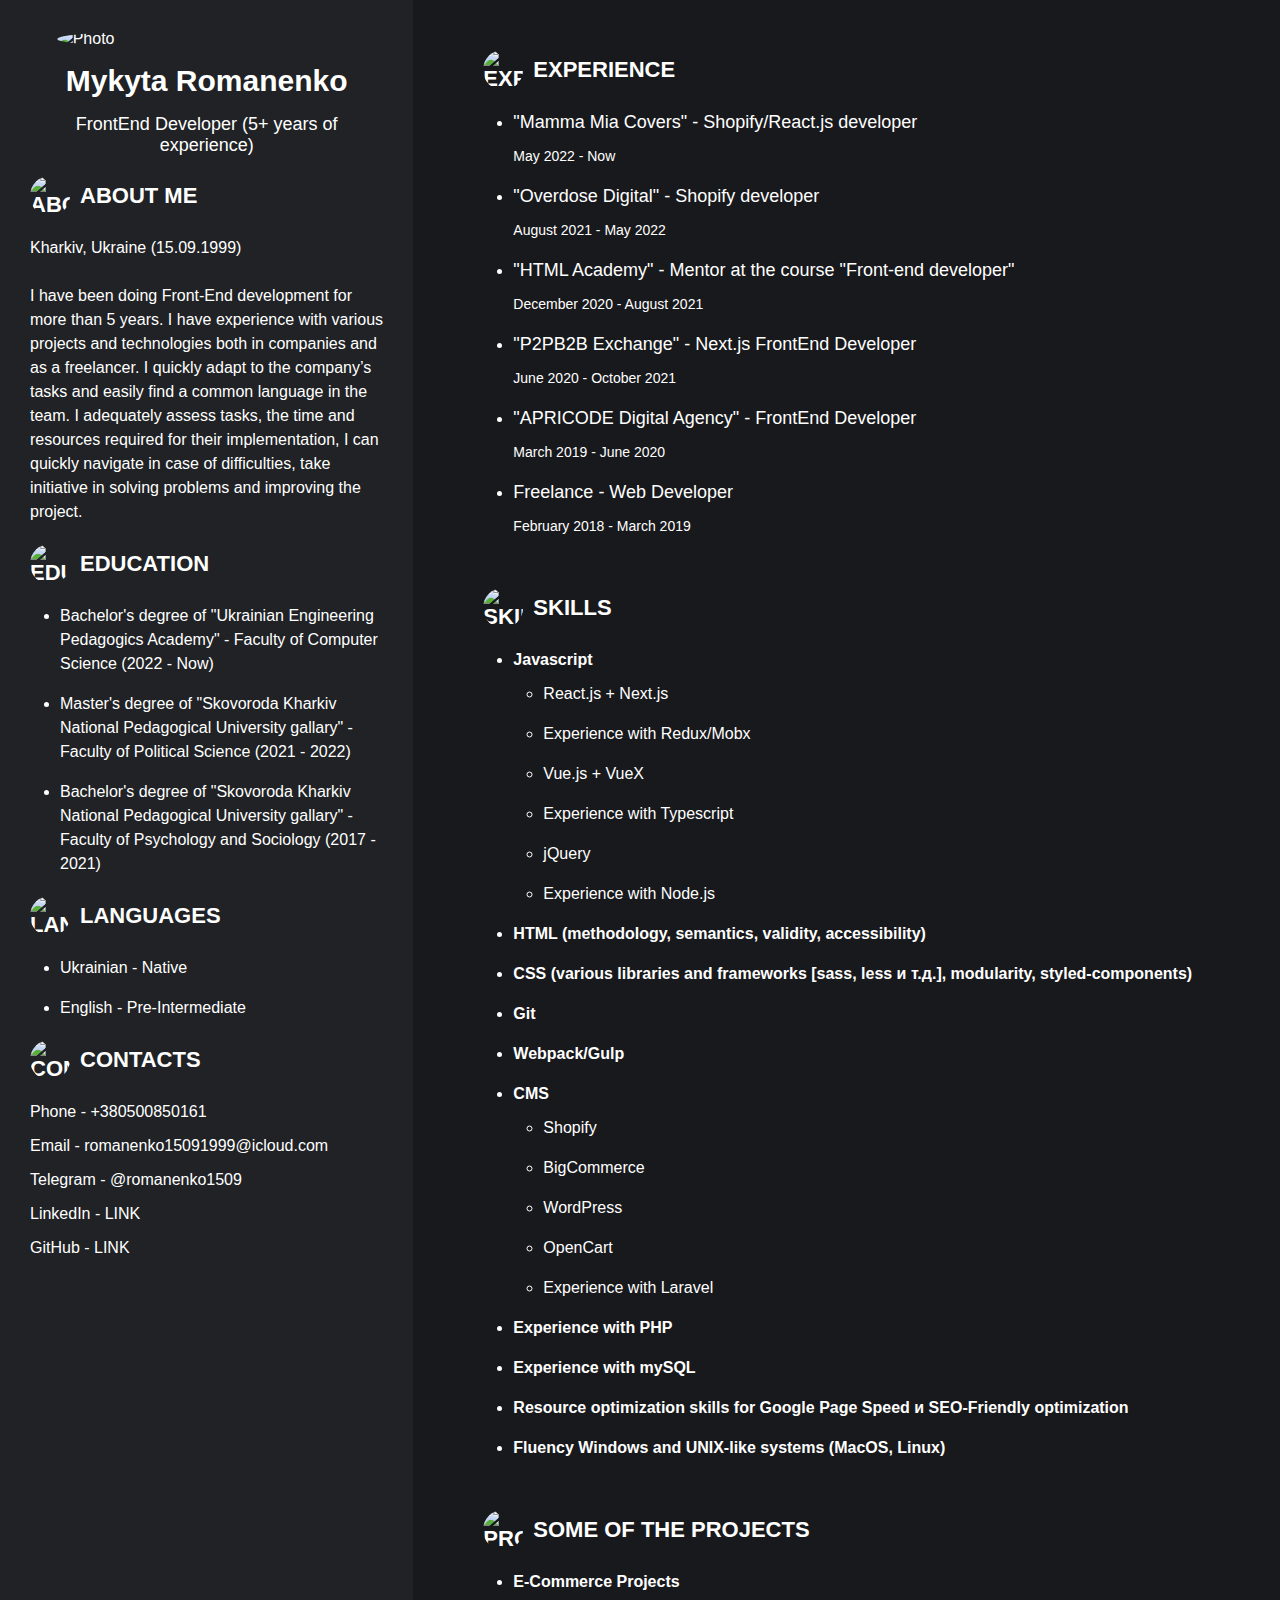
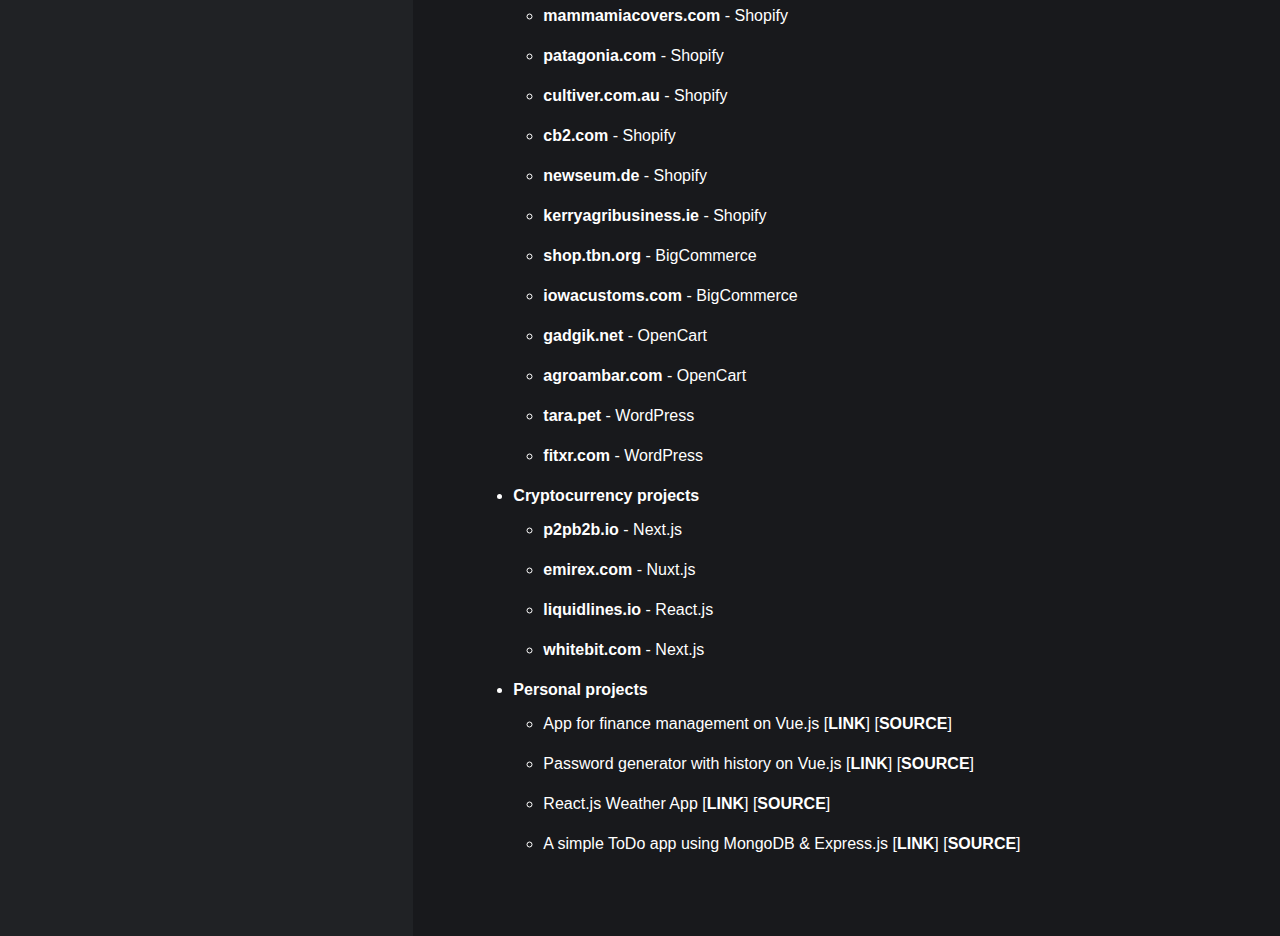
==== commit fd715e4c: "Update CV" ====
--- a/index.html
+++ b/index.html
@@ -1,228 +1,186 @@
 <!doctype html>
-<html lang="ru">
+<html lang="en">
 <head>
     <meta charset="UTF-8">
     <meta name="viewport"
           content="width=device-width, user-scalable=no, initial-scale=1.0, maximum-scale=1.0, minimum-scale=1.0">
     <meta http-equiv="X-UA-Compatible" content="ie=edge">
-    <title>Portfolio</title>
+    <title>Mykyta Romanenko | CV FrontEnd Developer</title>
     <link rel="stylesheet" href="style.css">
 </head>
 <body>
-    <div id="root" :class="{dark: darkTheme, white: !darkTheme}">
-        <header class="header">
-            <div class="socials">
-                <a href="https://github.com/romanenko1509">
-                    <img src="img/github_l.png" alt="" v-if="darkTheme">
-                    <img src="img/github.png" alt="" v-else>
-                </a>
-                <a href="https://www.linkedin.com/in/romanenko1509/">
-                    <img src="img/linkedin_l.png" alt="" v-if="darkTheme">
-                    <img src="img/linkedin.png" alt="" v-else>
-                </a>
-                <a href="https://t.me/romanenko1509">
-                    <img src="img/telegram_l.png" alt="" v-if="darkTheme">
-                    <img src="img/telegram.png" alt="" v-else>
-                </a>
-                <a href="https://join.skype.com/invite/fAhLX2Kuntxu">
-                    <img src="img/skype_l.png" alt="" v-if="darkTheme">
-                    <img src="img/skype.png" alt="" v-else>
-                </a>
-                <a href="mailto:romanenko15091999@icloud.com">
-                    <img src="img/mail_l.png" alt="" v-if="darkTheme">
-                    <img src="img/mail.png" alt="" v-else>
-                </a>
-                <a href="tel:+380500850161">
-                    <img src="img/phone_l.png" alt="" v-if="darkTheme">
-                    <img src="img/phone.png" alt="" v-else>
-                </a>
+    <div class="row">
+        <div class="sidebar">
+            <img src="/img/photo.jpg" alt="Photo" class="photo">
+            <div class="name">Mykyta Romanenko</div>
+            <div class="position">FrontEnd Developer (5+ years of experience)</div>
+            <div class="block__title">
+                <img src="/img/icon-about.svg" alt="About Icon">
+                About me
             </div>
-            <div class="toggleTheme" @click="toggleTheme">
-                <img src="img/light.png" alt="" v-if="darkTheme">
-                <img src="img/dark.png" alt="" v-else>
+            <div class="block__text">
+                <strong>Kharkiv, Ukraine (15.09.1999)</strong>
+                <br>
+                <br>
+                I have been doing Front-End development for more than 5 years. I have experience with various projects and technologies both in companies and as a freelancer. I quickly adapt to the company’s tasks and easily find a common language in the team. I adequately assess tasks, the time and resources required for their implementation, I can quickly navigate in case of difficulties, take initiative in solving problems and improving the project.
             </div>
-        </header>
-        <h1>Микита Романенко - Front-end developer <span>15.09.1999 (Харків, Україна)</span></h1>
-        <p>Розробляю Front-End понад 4 роки. За плечима більше сотні успішно реалізованих проектів як у різних компаніях, так і на фрілансі. Я швидко підлаштовуюсь під завдання компанії, легко знаходжу спільну мову в команді, завжди готовий навчатися та розвиватися як фахівець. Адекватно оцінюю завдання, час та ресурси, необхідні для їх виконання, вмію швидко орієнтуватися у разі виникнення труднощів, беру на себе ініціативу при вирішенні проблем та покращення проекту.</p>
-        <p>Займався розробкою з нуля та довгостроковою підтримкою ІМ на OpenCart. Робив лендінги, корпоративні сайти, розробляв відеохостинги. Був розробником на двох великих криптобіржах, займався написанням роботів у телеграм на Node.JS, роботів для обробки великих даних з БД, написання admin-панелей для роботи з даними. Останні кілька років заглибився в Shopify, працював як в аустсорсових, так і в продуктових компаніях на західний ринок.</p>
-        <p>
-        </p>
-        <h2>Досвід роботи</h2>
-        <ul>
-            <li>
-                <div class="cmpny_name">"Mamma Mia Covers"</div>
-                <div class="cmpny_pos">Front-end developer</div>
-                <div class="cmpny_time">Травень 2022 - Зараз</div>
-            </li>
-            <li>
-                <div class="cmpny_name">"Overdose Digital"</div>
-                <div class="cmpny_pos">Front-end developer</div>
-                <div class="cmpny_time">Жовтень 2021 - Травень 2022</div>
-            </li>
-            <li>
-                <div class="cmpny_name">"P2PB2B Exchange"</div>
-                <div class="cmpny_pos">Front-end developer</div>
-                <div class="cmpny_time">Грудень 2020 - Жовтень 2021</div>
-            </li>
-            <li>
-                <div class="cmpny_name">"HTML Academy"</div>
-                <div class="cmpny_pos">Наставник на курсі "Front-end розробник"</div>
-                <div class="cmpny_time">Грудень 2020 - Липень 2021</div>
-            </li>
-            <li>
-                <div class="cmpny_name">"WhiteBit Cryptocurrency Exchange"</div>
-                <div class="cmpny_pos">Front-end developer</div>
-                <div class="cmpny_time">Вересень 2020 - Грудень 2020</div>
-            </li>
-            <li>
-                <div class="cmpny_name">"Mbunity Development"</div>
-                <div class="cmpny_pos">Front-end developer</div>
-                <div class="cmpny_time">Червень 2020 - Вересень 2020</div>
-            </li>
-            <li>
-                <div class="cmpny_name">"Apricode Digital Agency"</div>
-                <div class="cmpny_pos">Front-end developer</div>
-                <div class="cmpny_time">Жовтень 2019 - Червень 2020</div>
-            </li>
-            <li>
-                <div class="cmpny_name">"Aweb Systems"</div>
-                <div class="cmpny_pos">Front-end developer</div>
-                <div class="cmpny_time">Вересень 2018 - Жовтень 2019</div>
-            </li>
-            <li>
-                <div class="cmpny_name">Freelance</div>
-                <div class="cmpny_pos">Front-end developer</div>
-                <div class="cmpny_time">Лютий 2018 - Вересень 2018</div>
-            </li>
-        </ul>
-        <h2>Навички</h2>
-        <ul class="skills">
-            <li>
-                HTML (методології, семантика, валідність, доступність)
-            </li>
-            <li>
-                CSS (різні бібліотеки та фреймворки [sass, less і т.д.], модульність, styled-components)                        </li>
-            <li>
-                JavaScript
+            <div class="block__title">
+                <img src="/img/icon-education.svg" alt="Education Icon">
+                Education
+            </div>
+            <div class="block__text">
                 <ul>
-                    <li>Next.js</li>
-                    <li>React.js + Redux/Mobx + JSX</li>
-                    <li>Vue.js + VueX</li>
-                    <li>TypeScript</li>
-                    <li>jQuery</li>
-                    <li>Node.js (Написання ботів у Telegram, алгоритми для обробки даних)</li>
-                    <li>API</li>
+                    <li><strong>Bachelor's degree of "Ukrainian Engineering Pedagogics Academy"</strong> - Faculty of Computer Science (2022 - Now)</li>
+                    <li><strong>Master's degree of "Skovoroda Kharkiv National Pedagogical University gallary"</strong> - Faculty of Political Science (2021 - 2022)</li>
+                    <li><strong>Bachelor's degree of "Skovoroda Kharkiv National Pedagogical University gallary"</strong> - Faculty of Psychology and Sociology (2017 - 2021)</li>
                 </ul>
-            </li>
-            <li>
-                Інструменти збирання проекту
+            </div>
+            <div class="block__title">
+                <img src="/img/icon-lang.svg" alt="Languages Icon">
+                Languages
+            </div>
+            <div class="block__text">
                 <ul>
-                    <li>Gulp 3/4</li>
-                    <li>Webpack</li>
-                    <li>npm</li>
+                    <li><strong>Ukrainian</strong> - Native</li>
+                    <li><strong>English</strong> - Pre-Intermediate</li>
                 </ul>
-            </li>
-            <li>Git</li>
-            <li>
-                Досвід роботи з CMS
+            </div>
+            <div class="block__title">
+                <img src="/img/icon-contact.svg" alt="Contacts Icon">
+                Contacts
+            </div>
+            <div class="block__text">
+                <div class="contact__item">
+                    <strong>Phone</strong> - <a href="tel:+380500850161">+380500850161</a>
+                </div>
+                <div class="contact__item">
+                    <strong>Email</strong> - <a href="mailto:romanenko15091999@icloud.com">romanenko15091999@icloud.com</a>
+                </div>
+                <div class="contact__item">
+                    <strong>Telegram</strong> - <a href="https://t.me/romanenko1509" target="_blank">@romanenko1509</a>
+                </div>
+                <div class="contact__item">
+                    <strong>LinkedIn</strong> - <a href="https://www.linkedin.com/in/romanenko1509/" target="_blank">LINK</a>
+                </div>
+                <div class="contact__item">
+                    <strong>GitHub</strong> - <a href="https://github.com/romanenko1509" target="_blank">LINK</a>
+                </div>
+            </div>
+        </div>
+        <div class="main">
+            <div class="block__title">
+                <img src="/img/icon-experience.svg" alt="Experience Icon">
+                Experience
+            </div>
+            <div class="block__text">
                 <ul>
-                    <li>Laravel</li>
-                    <li>WordPress</li>
-                    <li>OpenCart</li>
+                    <li>
+                        <div class="exp__name"><strong>"Mamma Mia Covers"</strong> - Shopify/React.js developer</div>
+                        <div class="exp__date">May 2022 - Now</div>
+                    </li>
+                    <li>
+                        <div class="exp__name"><strong>"Overdose Digital"</strong> - Shopify developer</div>
+                        <div class="exp__date">August 2021 - May 2022</div>
+                    </li>
+                    <li>
+                        <div class="exp__name"><strong>"HTML Academy"</strong> - Mentor at the course "Front-end developer"</div>
+                        <div class="exp__date">December 2020 - August 2021</div>
+                    </li>
+                    <li>
+                        <div class="exp__name"><strong>"P2PB2B Exchange"</strong> - Next.js FrontEnd Developer</div>
+                        <div class="exp__date">June 2020 - October 2021</div>
+                    </li>
+                    <li>
+                        <div class="exp__name"><strong>"APRICODE Digital Agency"</strong> - FrontEnd Developer</div>
+                        <div class="exp__date">March 2019 - June 2020</div>
+                    </li>
+                    <li>
+                        <div class="exp__name"><strong>Freelance</strong> - Web Developer</div>
+                        <div class="exp__date">February 2018 - March 2019</div>
+                    </li>
                 </ul>
-            </li>
-            <li>Досвід з PHP и БД (mySQL, MongoDB)</li>
-            <li>Shopify</li>
-            <li>Навички оптимізації ресурсу для Google Page Speed та SEO-Friendly оптимізації</li>
-            <li>Вільне володіння Windows та UNIX-подібних систем (MacOS, Linux)</li>
-        </ul>
-        <h2>Портфоліо</h2>
-        <ul class="projects">
-            <li>
-                Мій сайт-візитка
-                <ul>
-                    <li><a target="_blank" href="https://romanenko1509.github.io/contact-me/">Посилання</a></li>
+            </div>
+            <div class="block__title">
+                <img src="/img/icon-skills.svg" alt="Skills Icon">
+                Skills
+            </div>
+            <div class="block__text">
+                <ul class="skills">
+                    <li>
+                        Javascript
+                        <ul>
+                            <li>React.js + Next.js</li>
+                            <li>Experience with Redux/Mobx</li>
+                            <li>Vue.js + VueX</li>
+                            <li>Experience with Typescript</li>
+                            <li>jQuery</li>
+                            <li>Experience with Node.js</li>
+                        </ul>
+                    </li>
+                    <li>HTML (methodology, semantics, validity, accessibility)</li>
+                    <li>CSS (various libraries and frameworks [sass, less и т.д.], modularity, styled-components)</li>
+                    <li>Git</li>
+                    <li>Webpack/Gulp</li>
+                    <li>
+                        CMS
+                        <ul>
+                            <li>Shopify</li>
+                            <li>BigCommerce</li>
+                            <li>WordPress</li>
+                            <li>OpenCart</li>
+                            <li>Experience with Laravel</li>
+                        </ul>
+                    </li>
+                    <li>Experience with PHP</li>
+                    <li>Experience with mySQL</li>
+                    <li>Resource optimization skills for Google Page Speed и SEO-Friendly optimization</li>
+                    <li>Fluency Windows and UNIX-like systems (MacOS, Linux)</li>
                 </ul>
-            </li>
-            <li>
-                Великий E-Commerce проект для ринку США
-                <ul>
-                    <li><a target="_blank" href="https://mammamiacovers.com/">Посилання</a></li>
+            </div>
+            <div class="block__title">
+                <img src="/img/icon-projects.svg" alt="Projects Icon">
+                Some of the projects
+            </div>
+            <div class="block__text">
+                <ul class="skills">
+                    <li>
+                        E-Commerce Projects
+                        <ul>
+                            <li><a href="https://mammamiacovers.com/" target="_blank">mammamiacovers.com</a> - Shopify</li>
+                            <li><a href="https://www.patagonia.com/" target="_blank">patagonia.com</a> - Shopify</li>
+                            <li><a href="https://cultiver.com.au/" target="_blank">cultiver.com.au</a> - Shopify</li>
+                            <li><a href="https://www.cb2.com/" target="_blank">cb2.com</a> - Shopify</li>
+                            <li><a href="https://www.newseum.de/" target="_blank">newseum.de</a> - Shopify</li>
+                            <li><a href="https://www.kerryagribusiness.ie/" target="_blank">kerryagribusiness.ie</a> - Shopify</li>
+                            <li><a href="https://shop.tbn.org/" target="_blank">shop.tbn.org</a> - BigCommerce</li>
+                            <li><a href="https://www.iowacustoms.com/" target="_blank">iowacustoms.com</a> - BigCommerce</li>
+                            <li><a href="https://gadgik.net/" target="_blank">gadgik.net</a> - OpenCart</li>
+                            <li><a href="https://agroambar.com/" target="_blank">agroambar.com</a> - OpenCart</li>
+                            <li><a href="https://tara.pet/" target="_blank">tara.pet</a> - WordPress</li>
+                            <li><a href="https://fitxr.com/" target="_blank">fitxr.com</a> - WordPress</li>
+                        </ul>
+                    </li>
+                    <li>
+                        Cryptocurrency projects
+                        <ul>
+                            <li><a href="https://p2pb2b.io/" target="_blank">p2pb2b.io</a> - Next.js</li>
+                            <li><a href="https://emirex.com/" target="_blank">emirex.com</a> - Nuxt.js</li>
+                            <li><a href="https://liquidlines.io/" target="_blank">liquidlines.io</a> - React.js</li>
+                            <li><a href="https://whitebit.com/" target="_blank">whitebit.com</a> - Next.js</li>
+                        </ul>
+                    </li>
+                    <li>
+                        Personal projects
+                        <ul>
+                            <li>App for finance management on Vue.js [<a href="https://vuefinancecrm.web.app/login?message=login" target="_blank">LINK</a>] [<a href="https://github.com/romanenko1509/VueFinanceManagementApplication" target="_blank">SOURCE</a>]</li>
+                            <li>Password generator with history on Vue.js [<a href="https://romanenko1509.github.io/password-generator//" target="_blank">LINK</a>] [<a href="https://github.com/romanenko1509/Vue_Password_Generator" target="_blank">SOURCE</a>]</li>
+                            <li>React.js Weather App [<a href="https://romanenko1509.github.io/reactWeatherApp/" target="_blank">LINK</a>] [<a href="https://github.com/romanenko1509/reactWeatherApp" target="_blank">SOURCE</a>]</li>
+                            <li>A simple ToDo app using MongoDB & Express.js [<a href="https://mongo-express-todo-app.herokuapp.com/" target="_blank">LINK</a>] [<a href="https://github.com/romanenko1509/mongo-express-todo-app" target="_blank">SOURCE</a>]</li>
+                        </ul>
+                    </li>
                 </ul>
-            </li>
-            <li>
-                Великий E-Commerce проект спортивного снарядження для ринку США
-                <ul>
-                    <li><a target="_blank" href="https://patagonia.com/">Посилання</a></li>
-                </ul>
-            </li>
-            <li>
-                Додаток для обліку особистих фінансів на Vue.js
-                <ul>
-                    <li><a target="_blank" href="https://vuefinancecrm.web.app/login?message=login">Посилання</a></li>
-                    <li><a target="_blank" href="https://github.com/romanenko1509/VueFinanceManagementApplication">Вихідний код</a></li>
-                </ul>
-            </li>
-            <li>
-                Генератор паролів з історією на Vue.js
-                <ul>
-                    <li><a target="_blank" href="https://romanenko1509.github.io/Vue_Password_Generator/">Посилання</a></li>
-                    <li><a target="_blank" href="https://github.com/romanenko1509/Vue_Password_Generator">Вихідний код</a></li>
-                </ul>
-            </li>
-            <li>
-                Погодний додаток на React.JS
-                <ul>
-                    <li><a target="_blank" href="https://romanenko1509.github.io/reactWeatherApp/">Посилання</a></li>
-                    <li><a target="_blank" href="https://github.com/romanenko1509/reactWeatherApp">Вихідний код</a></li>
-                </ul>
-            </li>
-            <li>
-                Простий конвертер валют на чистому JS за допомогою PrivatBank API
-                <ul>
-                    <li><a target="_blank" href="https://romanenko1509.github.io/ExchangeRates/">Посилання</a></li>
-                    <li><a target="_blank" href="https://github.com/romanenko1509/ExchangeRates">Вихідний код</a></li>
-                </ul>
-            </li>
-            <li>
-                Простий ToDo додаток з використанням MongoDB & Express.js
-                <ul>
-                    <li><a target="_blank" href="https://mongo-express-todo-app.herokuapp.com/">Посилання</a></li>
-                    <li><a target="_blank" href="https://github.com/romanenko1509/mongo-express-todo-app">Вихідний код</a></li>
-                </ul>
-            </li>
-            <li>
-                Брав участь у розробці великого проекту – біржа криптовалют P2PB2B
-                <ul>
-                    <li><a target="_blank" href="https://p2pb2b.io/">Посилання</a></li>
-                </ul>
-            </li>
-            <li>
-                Комерційні проекти (інтернет-магазини, корпоративні сайти тощо)
-                <ul>
-                    <li><a target="_blank" href="https://gadgik.net/">gadgik.net</a></li>
-                    <li><a target="_blank" href="https://bestbarber.com.ua/">bestbarber.com.ua</a></li>
-                    <li><a target="_blank" href="https://tara.pet/">tara.pet</a></li>
-                    <li><a target="_blank" href="https://barintoy.com/">barintoy.com</a></li>
-                    <li><a target="_blank" href="https://agroambar.com/">agroambar.com</a></li>
-                    <li>І багато інших</li>
-                </ul>
-            </li>
-        </ul>
+            </div>
+        </div>
     </div>
-<script src="vue.js"></script>
-<script>
-    new Vue({
-        el: "#root",
-        data: {
-            darkTheme: false,
-        },
-        methods: {
-            toggleTheme() {
-                this.darkTheme = !this.darkTheme;
-            }
-        }
-    })
-</script>
 </body>
 </html>
--- a/style.css
+++ b/style.css
@@ -1,26 +1,13 @@
 @font-face {
-    font-family: 'Roboto';
-    src: url('fonts/Roboto-Regular.ttf') format('truetype');
-    font-weight: 400;
+    font-family: 'VictorMono';
+    src: url('fonts/VictorMono.ttf') format('truetype');
+    font-weight: 100 700;
     font-style: normal;
-}
-
-@font-face {
-    font-family: 'Roboto';
-    src: url('fonts/Roboto-Medium.ttf') format('truetype');
-    font-weight: 500;
-    font-style: normal;
-}
-
-@font-face {
-    font-family: 'Roboto';
-    src: url('fonts/Roboto-Light.ttf') format('truetype');
-    font-weight: 300;
-    font-style: normal;
+    font-display: swap;
 }
 
 * {
-    font-family: 'Roboto', sans-serif;
+    font-family: 'VictorMono', sans-serif;
     padding: 0;
     margin: 0;
     box-sizing: border-box;
@@ -35,152 +22,113 @@
     scroll-behavior: smooth;
 }
 
-#root {
-    width: 100%;
-    height: 100%;
-    min-height: 100vh;
-    padding: 100px 30px 30px 30px;
-    transition: background-color 0.5s ease-in-out, color 0.5s ease-in-out;
+.row {
+    display: grid;
+    background: #18191C;
+    color: #FFF;
 }
 
-.header {
-    background: inherit;
-    position: fixed;
-    left: 0;
-    top: 0;
-    height: 70px;
-    width: 100%;
-    padding: 5px 30px;
+.sidebar {
+    padding: 16px;
+    background: #202225;
+}
+
+.main {
+    padding: 16px;
+}
+
+.photo {
+    border-radius: 50%;
+    max-width: 300px;
+    display: block;
+    margin: 0 auto 16px;
+}
+
+.name {
+    font-size: 30px;
+    font-weight: 700;
+    text-align: center;
+    margin-bottom: 16px;
+}
+
+.position {
+    font-size: 18px;
+    font-weight: 500;
+    text-align: center;
+}
+
+.block__title {
     display: flex;
     align-items: center;
-    justify-content: space-between;
-    z-index: 1;
+    margin: 20px 0;
+    text-transform: uppercase;
+    font-size: 22px;
+    font-weight: 700;
 }
 
-.toggleTheme {
-    width: 25px;
-    height: 25px;
-    cursor: pointer;
+.block__title img {
+    width: 40px;
+    height: 40px;
+    object-fit: contain;
+    border-radius: 50%;
+    margin-right: 10px;
 }
 
-.toggleTheme img {
-    width: 25px;
-    height: 25px;
-    object-fit: contain;
+.block__text {
+    font-size: 16px;
+    line-height: 24px;
+    font-weight: 100;
 }
 
-.socials {
-    display: flex;
-    align-items: center;
+.block__text ul {
+    padding-left: 30px;
 }
 
-.socials a {
-    margin-right: 10px;
-    width: 30px;
-    height: 30px;
+.block__text li {
+    margin-bottom: 16px;
 }
 
-.socials a img {
-    width: 100%;
-    height: 100%;
-    object-fit: contain;
+.block__text a:hover {
+    text-decoration: underline;
 }
 
-h1,h2,h3,h4,h5,h6 {
-    font-weight: 500;
+.main .block__text {
+    margin-bottom: 50px;
+}
+
+.contact__item {
     margin-bottom: 10px;
 }
 
-h1 {
-    font-size: 32px;
-    line-height: 48px;
+.exp__name {
+    font-size: 18px;
+    margin-bottom: 10px;
 }
 
-h1 span {
-    font-size: 20px;
-    font-weight: 400;
+.exp__date {
+    font-size: 14px;
 }
 
-h2 {
-    margin-top: 80px;
-    font-size: 24px;
-    line-height: 32px;
+.skills {
+    font-weight: 700;
 }
 
-p {
-    font-size: 16px;
+.skills ul {
+    margin-top: 10px;
     font-weight: 300;
-    line-height: 28px;
-    margin-bottom: 16px;
 }
 
-ul {
-    padding-left: 18px;
+.skills a {
+    font-weight: 700;
 }
 
-.cmpny_name {
-    font-size: 16px;
-    font-weight: 500;
-    line-height: 22px;
-    margin-bottom: 5px;
+@media screen and (min-width: 991px) {
+    .row {
+        grid-template-columns: 1fr 2fr;
+        grid-gap: 40px;
+    }
+    .main,
+    .sidebar {
+        padding: 30px;
+    }
 }
-
-.cmpny_pos {
-    font-size: 14px;
-    font-weight: 300;
-    line-height: 18px;
-    margin-bottom: 5px;
-}
-
-.cmpny_time {
-    font-size: 14px;
-    font-weight: 300;
-    line-height: 18px;
-    margin-bottom: 20px;
-}
-
-.skills li {
-    margin-bottom: 10px;
-    font-size: 16px;
-    font-weight: 500;
-    line-height: 28px;
-}
-
-.skills li ul {
-    margin-top: 10px;
-    margin-bottom: 10px;
-    list-style: square;
-}
-
-.projects li {
-    margin-bottom: 10px;
-    font-size: 16px;
-    font-weight: 500;
-    line-height: 28px;
-}
-
-.projects li ul {
-    margin-top: 10px;
-    margin-bottom: 10px;
-    list-style: square;
-}
-
-.projects li ul li {
-    font-size: 14px;
-    line-height: 18px;
-}
-
-.projects a {
-    font-weight: 500;
-    text-decoration: underline;
-}
-
-.dark {
-    background: linear-gradient(267.71deg, #2d3242 0%, #131925 100%);
-    color: #FFF;
-}
-
-.white {
-    background: linear-gradient(267.71deg, #e2e4e8 0%, #ffffff 100%);
-    color: #000000;
-}
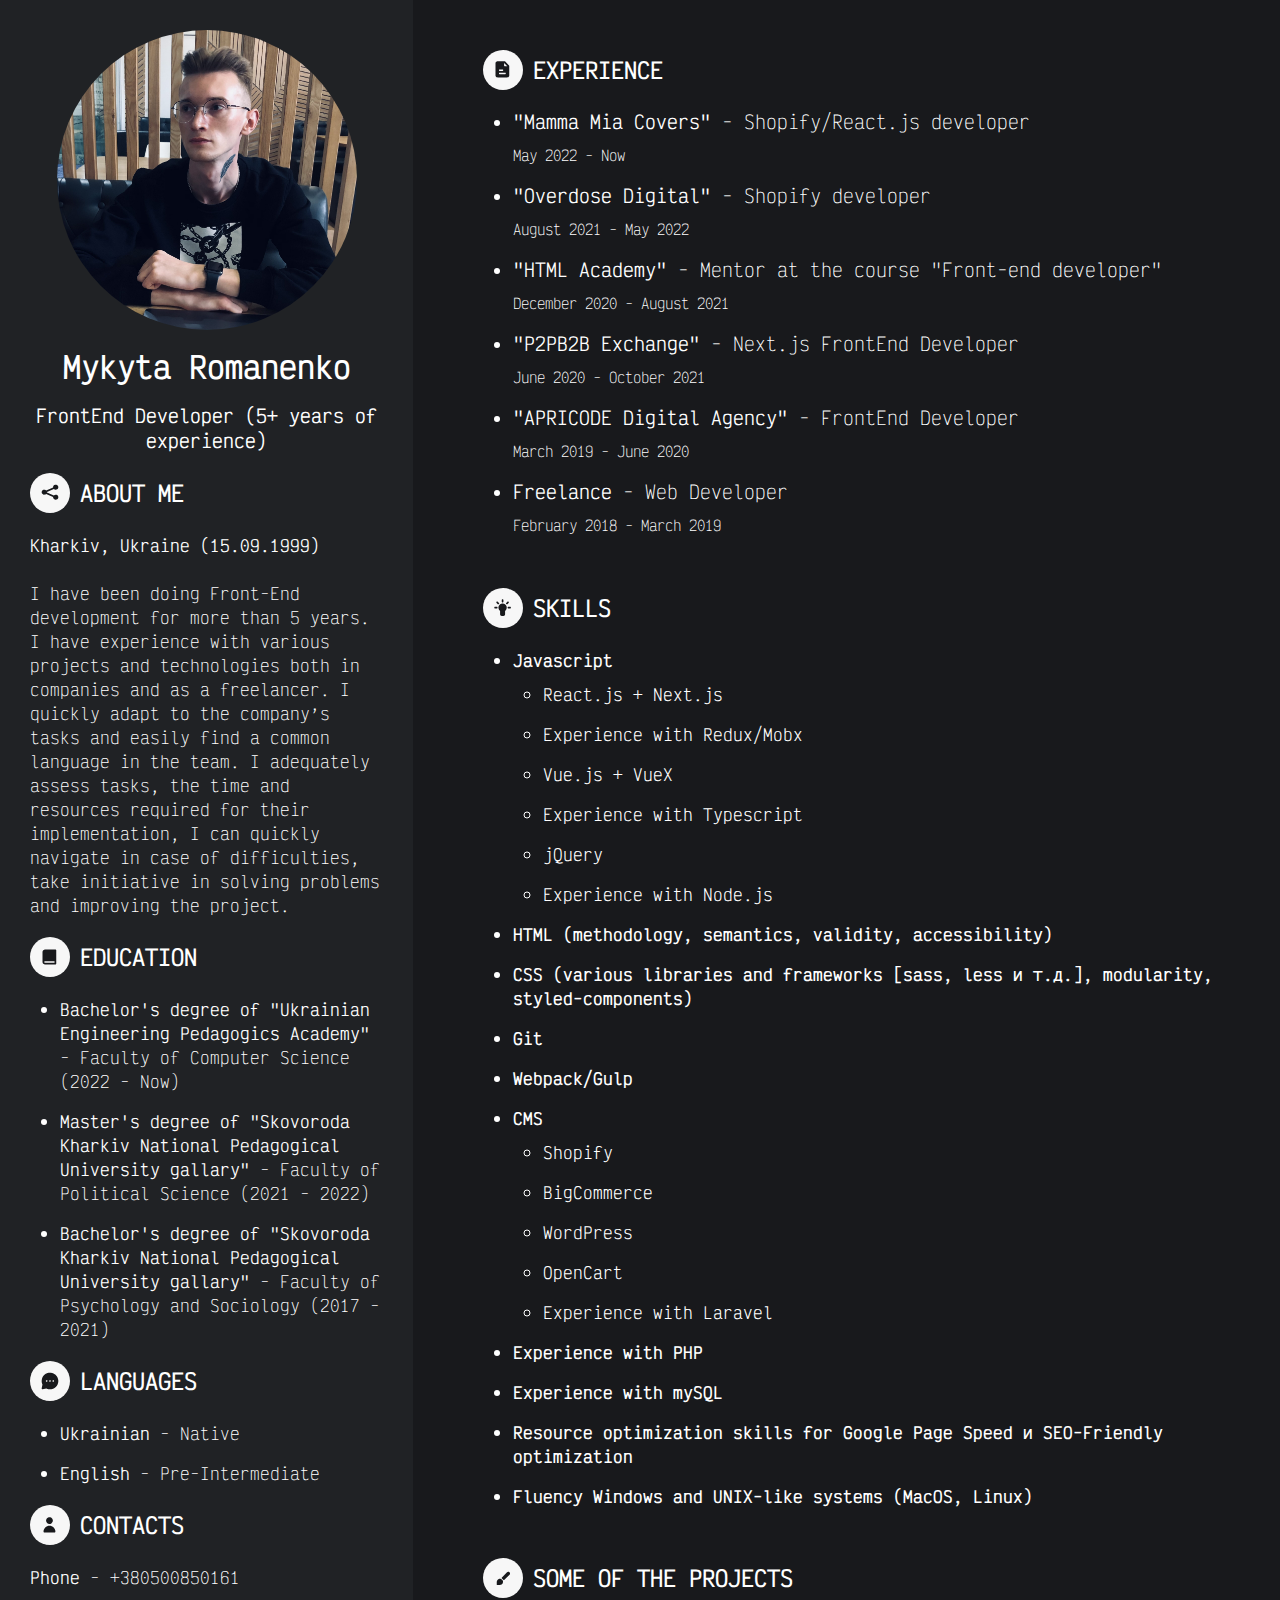
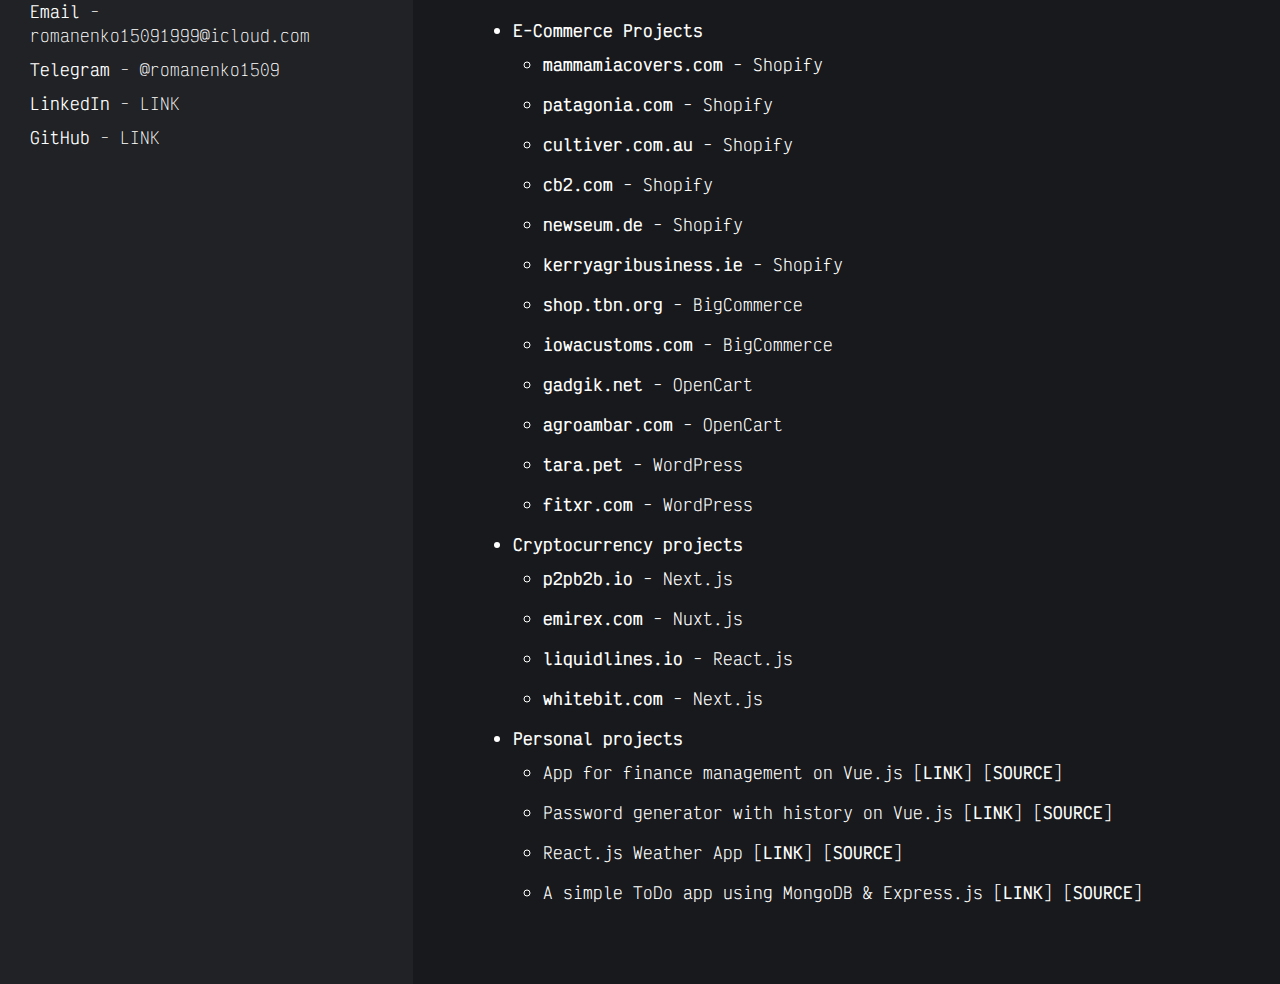
==== commit d42a95c9: "Update CV" ====
--- a/index.html
+++ b/index.html
@@ -11,11 +11,11 @@
 <body>
     <div class="row">
         <div class="sidebar">
-            <img src="/img/photo.jpg" alt="Photo" class="photo">
+            <img src="img/photo.jpg" alt="Photo" class="photo">
             <div class="name">Mykyta Romanenko</div>
             <div class="position">FrontEnd Developer (5+ years of experience)</div>
             <div class="block__title">
-                <img src="/img/icon-about.svg" alt="About Icon">
+                <img src="img/icon-about.svg" alt="About Icon">
                 About me
             </div>
             <div class="block__text">
@@ -25,7 +25,7 @@
                 I have been doing Front-End development for more than 5 years. I have experience with various projects and technologies both in companies and as a freelancer. I quickly adapt to the company’s tasks and easily find a common language in the team. I adequately assess tasks, the time and resources required for their implementation, I can quickly navigate in case of difficulties, take initiative in solving problems and improving the project.
             </div>
             <div class="block__title">
-                <img src="/img/icon-education.svg" alt="Education Icon">
+                <img src="img/icon-education.svg" alt="Education Icon">
                 Education
             </div>
             <div class="block__text">
@@ -36,7 +36,7 @@
                 </ul>
             </div>
             <div class="block__title">
-                <img src="/img/icon-lang.svg" alt="Languages Icon">
+                <img src="img/icon-lang.svg" alt="Languages Icon">
                 Languages
             </div>
             <div class="block__text">
@@ -46,7 +46,7 @@
                 </ul>
             </div>
             <div class="block__title">
-                <img src="/img/icon-contact.svg" alt="Contacts Icon">
+                <img src="img/icon-contact.svg" alt="Contacts Icon">
                 Contacts
             </div>
             <div class="block__text">
@@ -69,7 +69,7 @@
         </div>
         <div class="main">
             <div class="block__title">
-                <img src="/img/icon-experience.svg" alt="Experience Icon">
+                <img src="img/icon-experience.svg" alt="Experience Icon">
                 Experience
             </div>
             <div class="block__text">
@@ -101,7 +101,7 @@
                 </ul>
             </div>
             <div class="block__title">
-                <img src="/img/icon-skills.svg" alt="Skills Icon">
+                <img src="img/icon-skills.svg" alt="Skills Icon">
                 Skills
             </div>
             <div class="block__text">
@@ -138,7 +138,7 @@
                 </ul>
             </div>
             <div class="block__title">
-                <img src="/img/icon-projects.svg" alt="Projects Icon">
+                <img src="img/icon-projects.svg" alt="Projects Icon">
                 Some of the projects
             </div>
             <div class="block__text">
